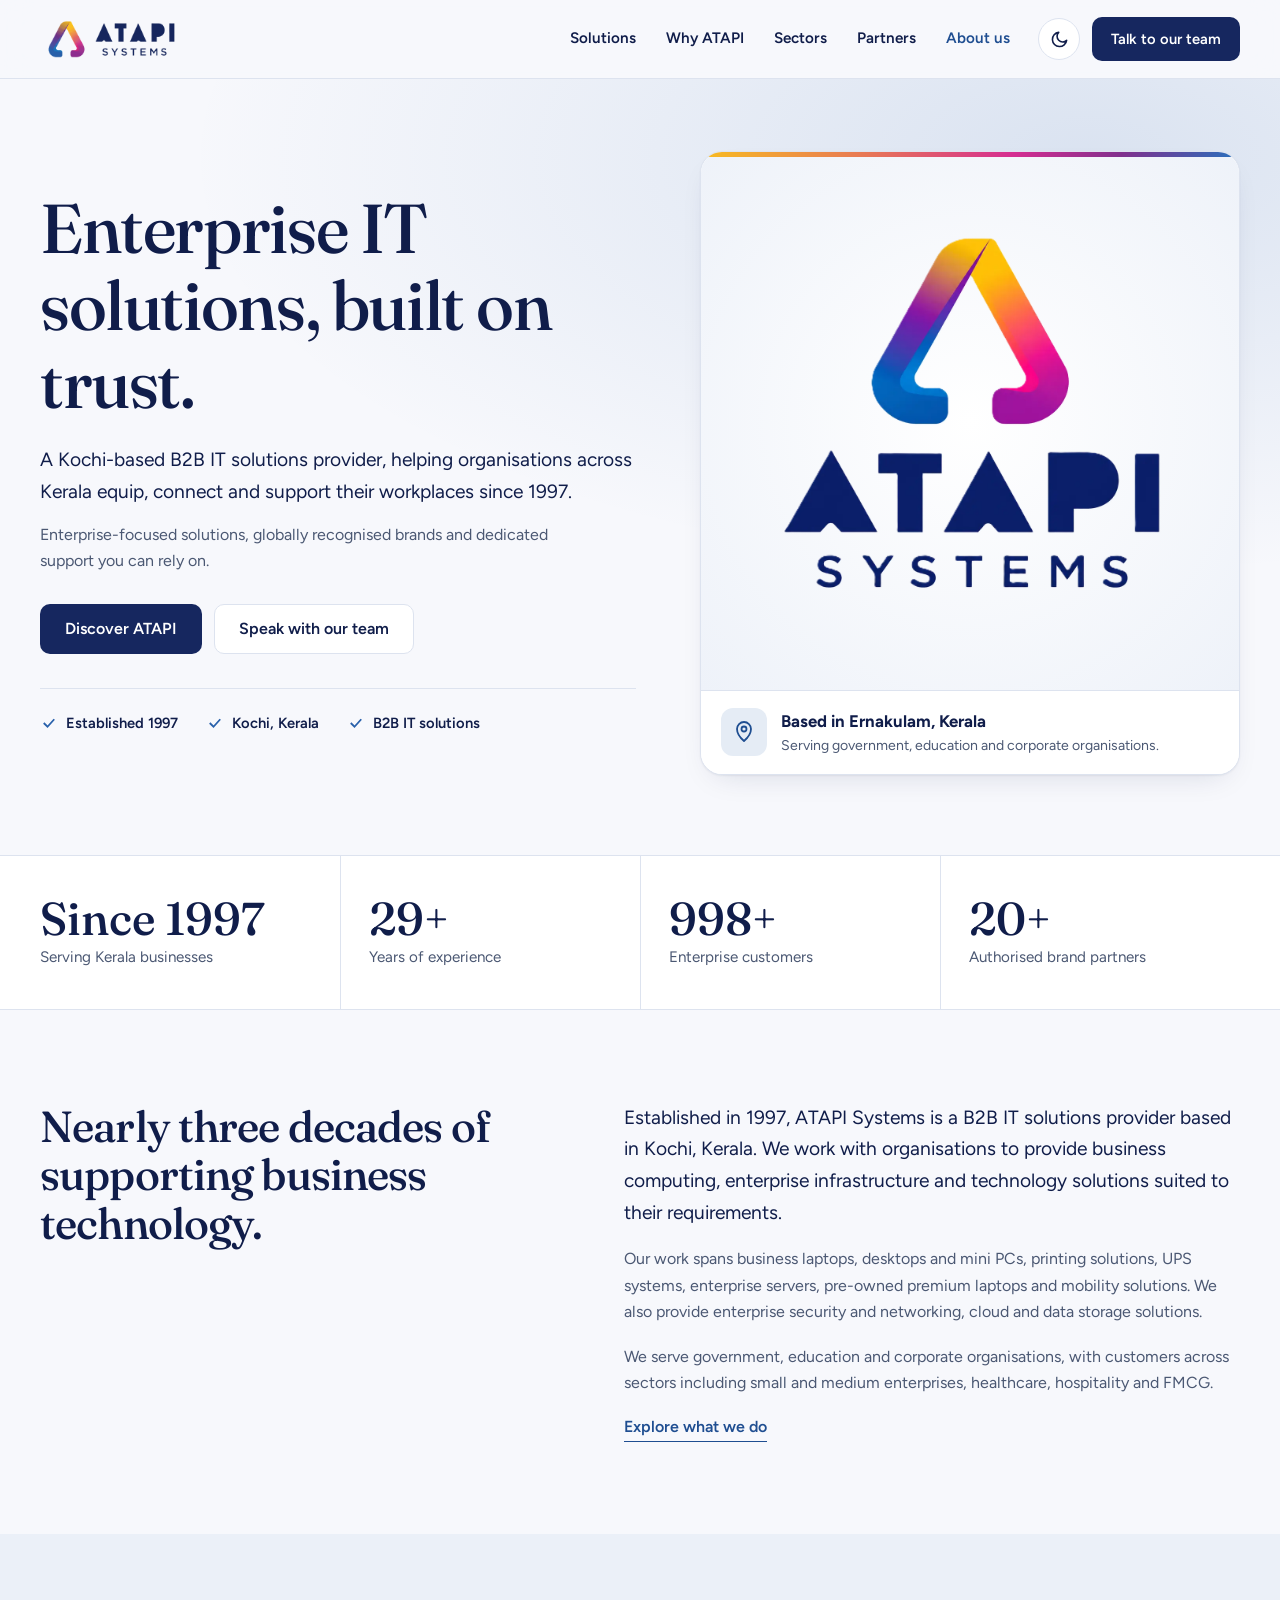
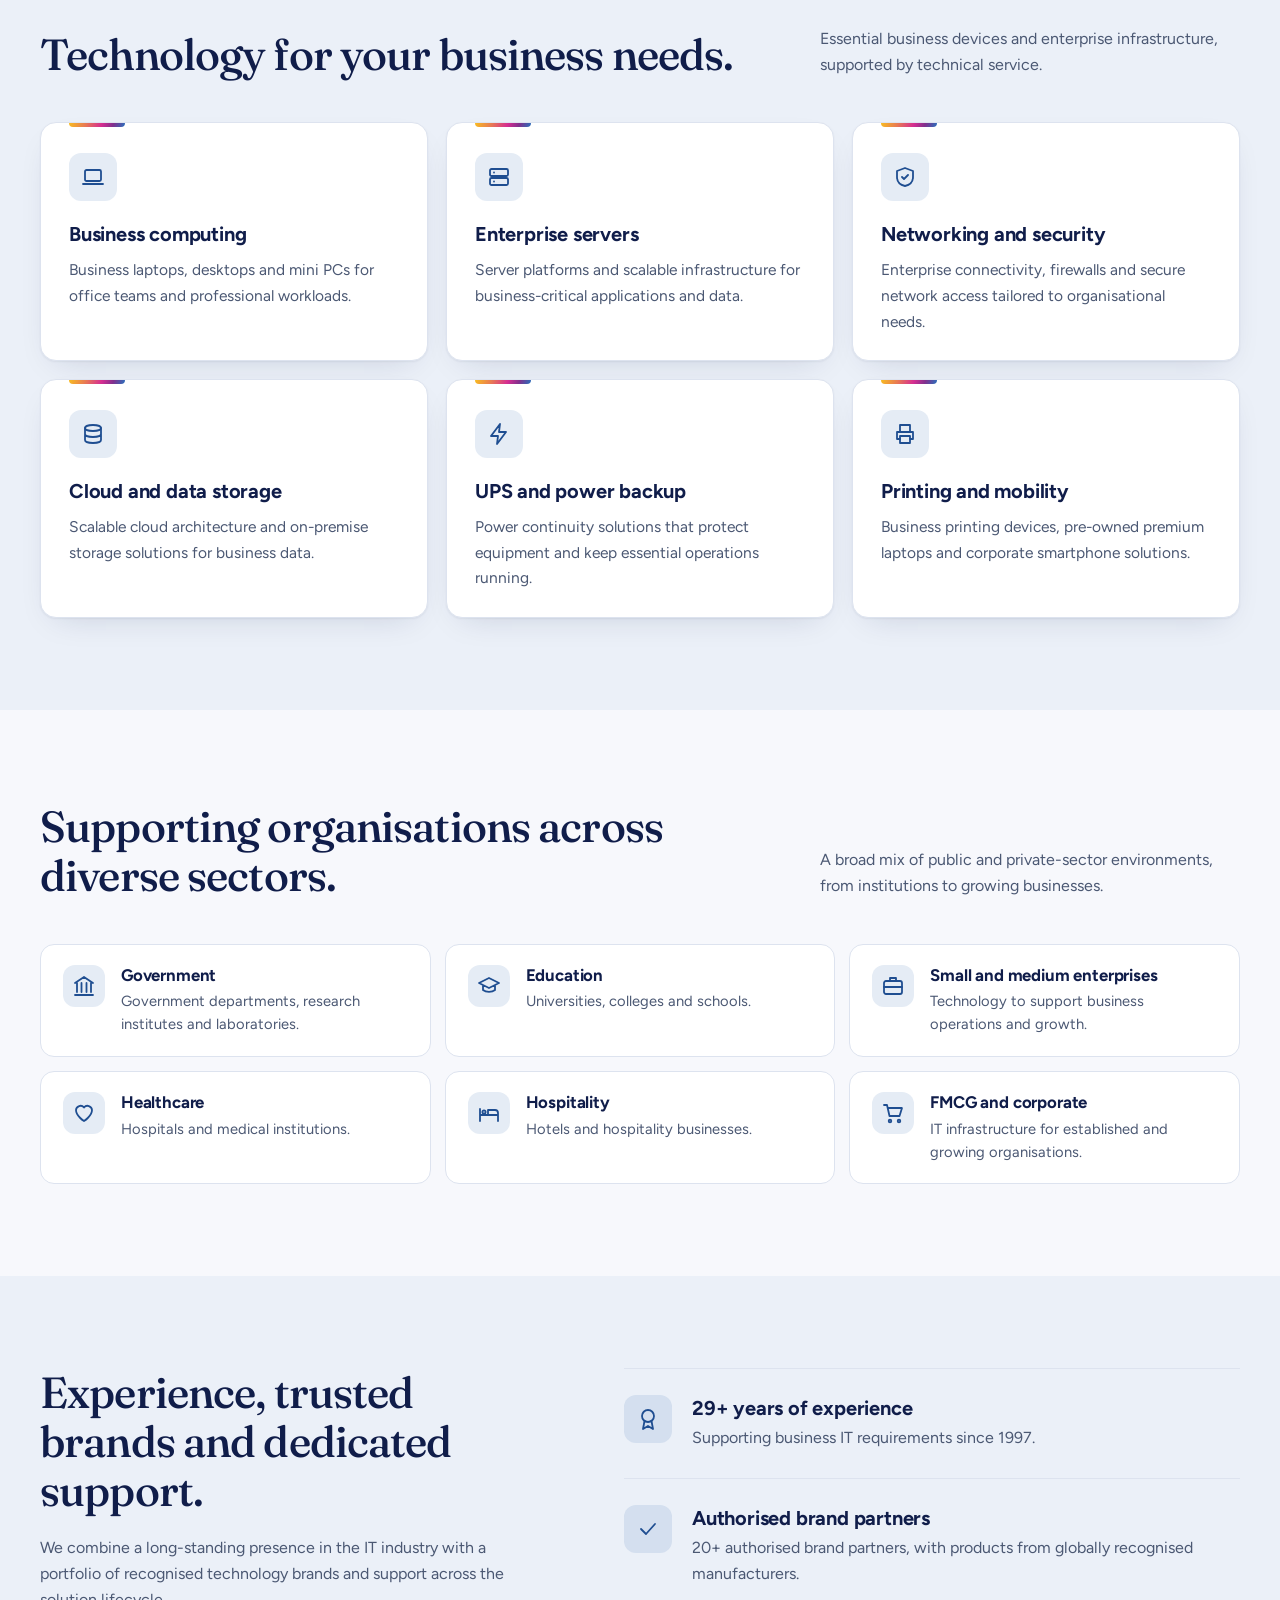
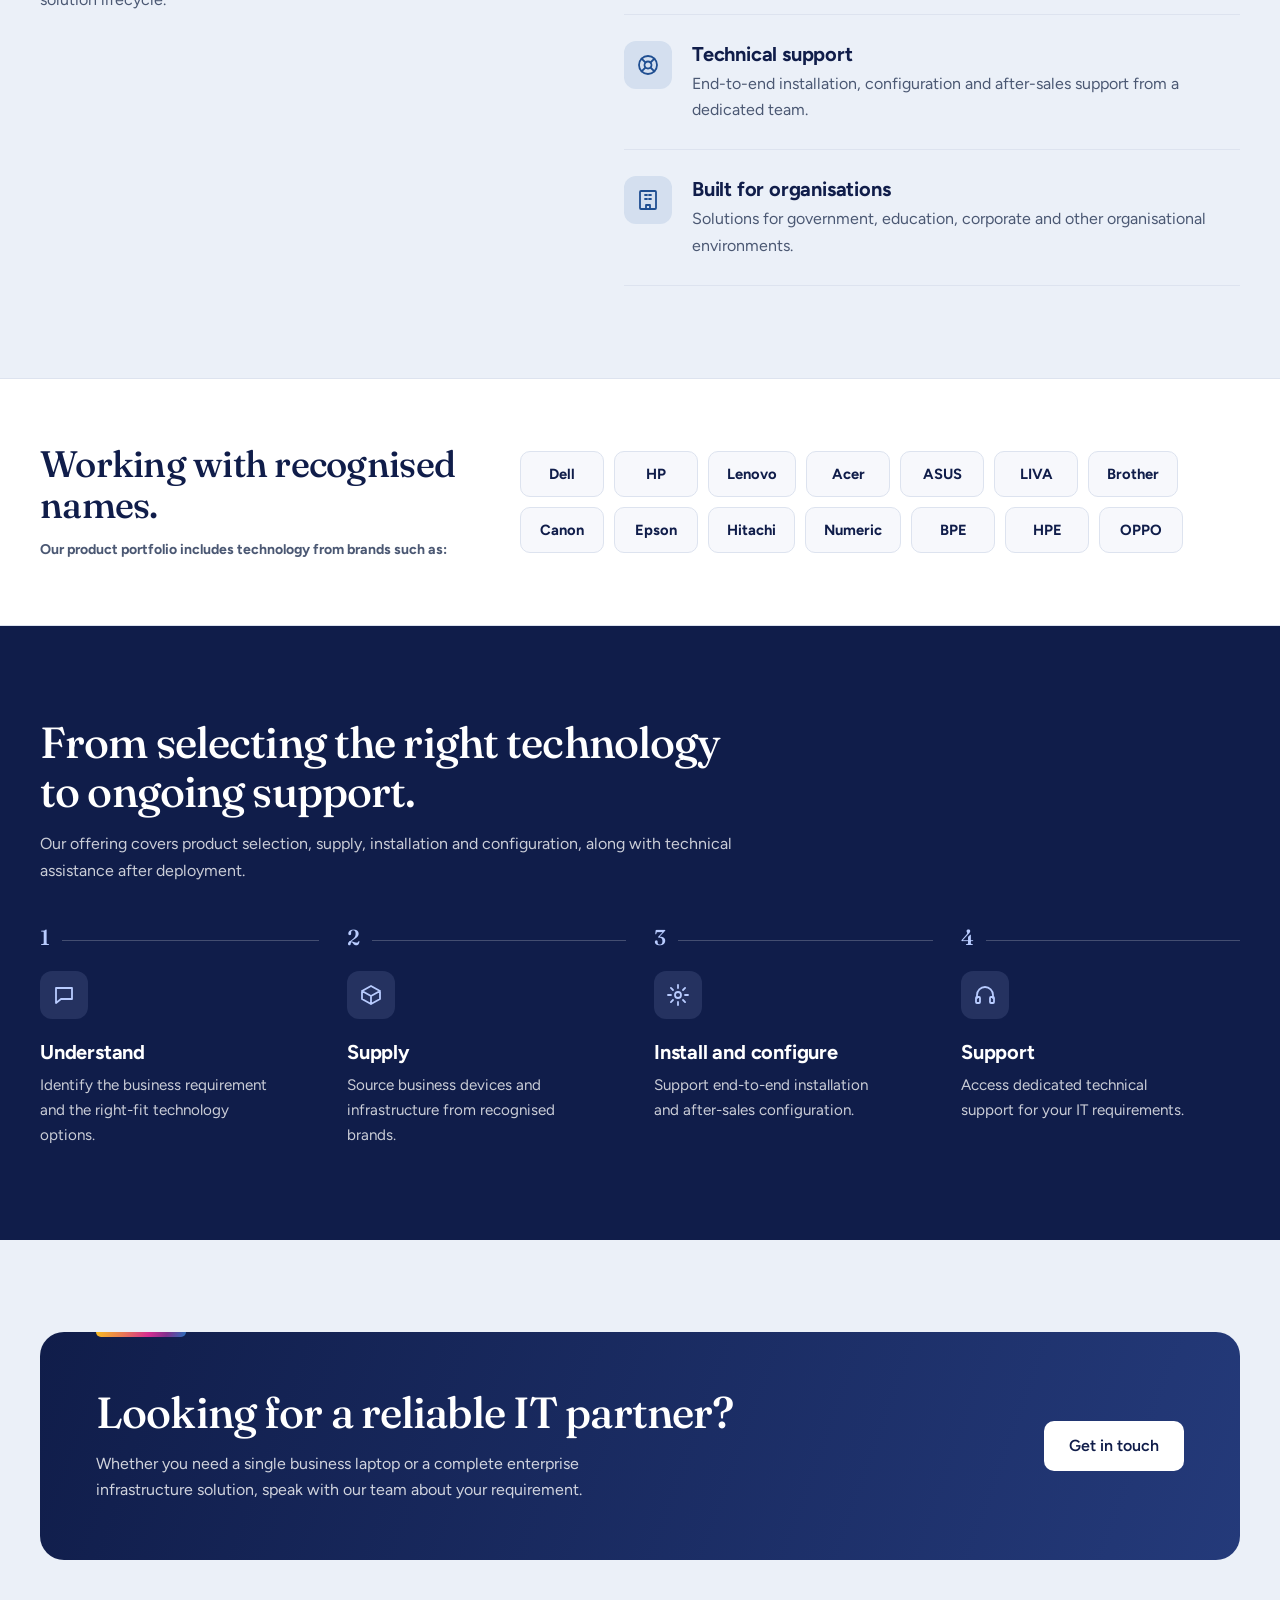
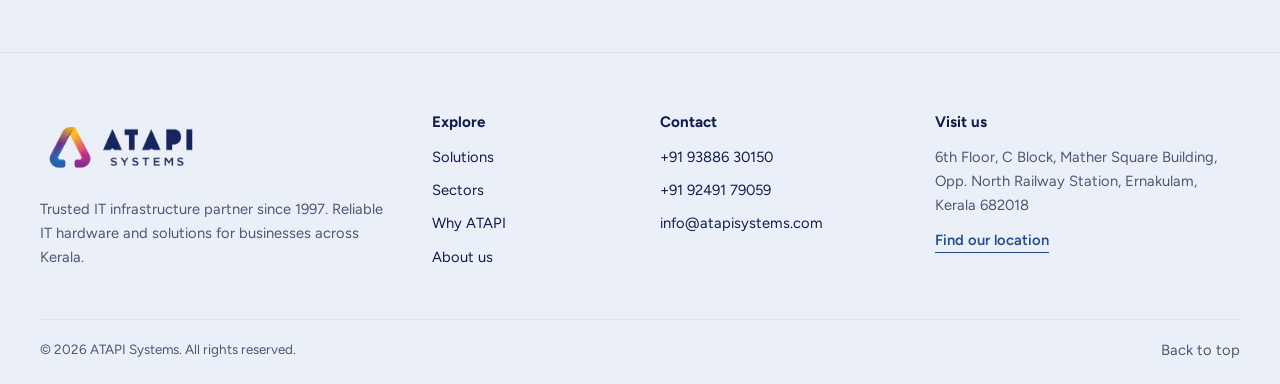
==== about.html @ 5ff2a343 "Add files via upload" ====
<!doctype html>
<html lang="en">
    <head>
        <meta charset="UTF-8" />
        <meta name="viewport" content="width=device-width, initial-scale=1" />
        <title>About ATAPI Systems | Business IT Solutions in Kochi Since 1997</title>
        <meta
            name="description"
            content="ATAPI Systems is a Kochi-based B2B IT solutions provider serving government, education and corporate organisations across Kerala since 1997."
        />
        <meta name="robots" content="index, follow" />
        <link rel="canonical" href="https://www.atapisystems.com/about.html" />
        <meta property="og:title" content="About ATAPI Systems | Business IT Solutions Since 1997" />
        <meta
            property="og:description"
            content="A Kochi-based B2B IT solutions provider supporting organisations across Kerala with hardware, infrastructure and technical support since 1997."
        />
        <meta property="og:image" content="https://www.atapisystems.com/atapilogo2.webp" />
        <meta property="og:type" content="website" />
        <meta property="og:url" content="https://www.atapisystems.com/about.html" />
        <meta name="twitter:card" content="summary_large_image" />
        <link rel="icon" href="logo1.png" type="image/png" />
        <link rel="preconnect" href="https://fonts.googleapis.com" />
        <link rel="preconnect" href="https://fonts.gstatic.com" crossorigin />
        <link
            href="https://fonts.googleapis.com/css2?family=Fraunces:opsz,wght@9..144,500;9..144,600&family=Figtree:wght@400;500;600;700&display=swap"
            rel="stylesheet"
        />
        <script>
            try {
                if (sessionStorage.getItem("theme") === "dark") document.documentElement.dataset.theme = "dark";
            } catch (e) {}
        </script>
        <link rel="stylesheet" href="atapiindex.css" />
        <link rel="stylesheet" href="about.css" />
    </head>
    <body class="about">
        <a class="skip" href="#main">Skip to content</a>
        <svg width="0" height="0" style="position: absolute" aria-hidden="true">
            <defs>
                <symbol id="i-laptop" viewBox="0 0 24 24">
                    <rect x="4" y="5" width="16" height="11" rx="1.5" />
                    <path d="M2 19h20" />
                </symbol>
                <symbol id="i-server" viewBox="0 0 24 24">
                    <rect x="3" y="4" width="18" height="7" rx="1.5" />
                    <rect x="3" y="13" width="18" height="7" rx="1.5" />
                    <path d="M7 7.5h.01M7 16.5h.01" />
                </symbol>
                <symbol id="i-net" viewBox="0 0 24 24">
                    <rect x="9" y="3" width="6" height="5" rx="1" />
                    <rect x="3" y="16" width="6" height="5" rx="1" />
                    <rect x="15" y="16" width="6" height="5" rx="1" />
                    <path d="M12 8v4M6 16v-4h12v4" />
                </symbol>
                <symbol id="i-shield" viewBox="0 0 24 24">
                    <path d="M12 3l8 3v6c0 5-3.5 8-8 9-4.5-1-8-4-8-9V6z" />
                    <path d="M9 12l2 2 4-4" />
                </symbol>
                <symbol id="i-bolt" viewBox="0 0 24 24"><path d="M13 2L4 14h7l-1 8 9-12h-7z" /></symbol>
                <symbol id="i-print" viewBox="0 0 24 24">
                    <path d="M7 9V3h10v6M7 17H4v-7h16v7h-3" />
                    <rect x="7" y="14" width="10" height="7" />
                </symbol>
                <symbol id="i-tab" viewBox="0 0 24 24">
                    <rect x="5" y="2" width="14" height="20" rx="2" />
                    <path d="M11 18h2" />
                </symbol>
                <symbol id="i-phone" viewBox="0 0 24 24">
                    <rect x="7" y="2" width="10" height="20" rx="2" />
                    <path d="M11 18h2" />
                </symbol>
                <symbol id="i-head" viewBox="0 0 24 24">
                    <path d="M4 15v-3a8 8 0 0116 0v3" />
                    <rect x="3" y="14" width="4" height="6" rx="1" />
                    <rect x="17" y="14" width="4" height="6" rx="1" />
                </symbol>
                <symbol id="i-cal" viewBox="0 0 24 24">
                    <rect x="3" y="5" width="18" height="16" rx="2" />
                    <path d="M3 10h18M8 3v4M16 3v4" />
                </symbol>
                <symbol id="i-award" viewBox="0 0 24 24">
                    <circle cx="12" cy="9" r="6" />
                    <path d="M8.5 14L7 22l5-3 5 3-1.5-8" />
                </symbol>
                <symbol id="i-support" viewBox="0 0 24 24">
                    <circle cx="12" cy="12" r="9" />
                    <circle cx="12" cy="12" r="3.5" />
                    <path d="M5.6 5.6l3.9 3.9M14.5 14.5l3.9 3.9M18.4 5.6l-3.9 3.9M9.5 14.5l-3.9 3.9" />
                </symbol>
                <symbol id="i-build" viewBox="0 0 24 24">
                    <rect x="4" y="3" width="16" height="18" rx="1" />
                    <path d="M9 7h2M13 7h2M9 11h2M13 11h2M10 21v-4h4v4" />
                </symbol>
                <symbol id="i-gov" viewBox="0 0 24 24">
                    <path d="M3 9l9-6 9 6M5 9v9M9.5 9v9M14.5 9v9M19 9v9M3 21h18" />
                </symbol>
                <symbol id="i-edu" viewBox="0 0 24 24">
                    <path d="M2 9l10-5 10 5-10 5zM6 11.5V16c3 2.5 9 2.5 12 0v-4.5" />
                </symbol>
                <symbol id="i-brief" viewBox="0 0 24 24">
                    <rect x="3" y="7" width="18" height="13" rx="2" />
                    <path d="M9 7V4h6v3M3 13h18" />
                </symbol>
                <symbol id="i-heart" viewBox="0 0 24 24">
                    <path d="M12 20s-8-5-8-11a4.5 4.5 0 018-2.5A4.5 4.5 0 0120 9c0 6-8 11-8 11z" />
                </symbol>
                <symbol id="i-hotel" viewBox="0 0 24 24">
                    <path d="M3 20V8M3 14h18v6M21 14v-2a3 3 0 00-3-3h-7v5" />
                    <circle cx="7" cy="11" r="1.6" />
                </symbol>
                <symbol id="i-cart" viewBox="0 0 24 24">
                    <path d="M3 4h3l2.5 11h10L21 7H7" />
                    <circle cx="9" cy="20" r="1.3" />
                    <circle cx="18" cy="20" r="1.3" />
                </symbol>
                <symbol id="i-pc" viewBox="0 0 24 24">
                    <rect x="3" y="4" width="18" height="12" rx="1.5" />
                    <path d="M8 21h8M12 16v5" />
                </symbol>
                <symbol id="i-mail" viewBox="0 0 24 24">
                    <rect x="3" y="5" width="18" height="14" rx="2" />
                    <path d="M3 7l9 6 9-6" />
                </symbol>
                <symbol id="i-call" viewBox="0 0 24 24">
                    <path
                        d="M5 4h4l2 5-2.5 1.5a11 11 0 005 5L15 13l5 2v4a2 2 0 01-2 2A16 16 0 013 6a2 2 0 012-2z"
                    />
                </symbol>
                <symbol id="i-pin" viewBox="0 0 24 24">
                    <path d="M12 21s7-6 7-12a7 7 0 10-14 0c0 6 7 12 7 12z" />
                    <circle cx="12" cy="9" r="2.5" />
                </symbol>
                <symbol id="i-check" viewBox="0 0 24 24"><path d="M5 12l5 5 9-10" /></symbol>
                <symbol id="i-db" viewBox="0 0 24 24">
                    <ellipse cx="12" cy="6" rx="8" ry="3" />
                    <path d="M4 6v6c0 1.7 3.6 3 8 3s8-1.3 8-3V6M4 12v6c0 1.7 3.6 3 8 3s8-1.3 8-3v-6" />
                </symbol>
                <symbol id="i-chat" viewBox="0 0 24 24"><path d="M4 5h16v11H9l-5 4z" /></symbol>
                <symbol id="i-box" viewBox="0 0 24 24">
                    <path d="M3 8l9-5 9 5v8l-9 5-9-5zM3 8l9 5 9-5M12 13v8" />
                </symbol>
                <symbol id="i-gear" viewBox="0 0 24 24">
                    <circle cx="12" cy="12" r="3" />
                    <path
                        d="M12 2v3M12 19v3M2 12h3M19 12h3M4.9 4.9L7 7M17 17l2.1 2.1M4.9 19.1L7 17M17 7l2.1-2.1"
                    />
                </symbol>
            </defs>
        </svg>

        <header>
            <div class="wrap bar">
                <a class="logo" href="index.html" aria-label="ATAPI Systems home"
                    ><img
                        src="atapilogo2.webp"
                        data-l="atapilogo2.webp"
                        data-d="atapilogo3.webp"
                        alt="ATAPI Systems"
                        width="222"
                        height="60"
                /></a>
                <nav id="nav" aria-label="Main">
                    <a href="index.html#solutions">Solutions</a><a href="index.html#why">Why ATAPI</a
                    ><a href="index.html#sectors">Sectors</a><a href="index.html#partners">Partners</a
                    ><a href="about.html" aria-current="page">About us</a>
                </nav>
                <div class="acts">
                    <button class="ic" id="theme" type="button" aria-label="Switch to dark mode">
                        <svg viewBox="0 0 24 24">
                            <path id="theme-p" d="M21 13A9 9 0 1111 3a7 7 0 0010 10z" />
                        </svg>
                    </button>
                    <a class="btn btn-p" href="index.html#contact">Talk to our team</a>
                    <button
                        class="ic menu"
                        id="menu"
                        type="button"
                        aria-label="Open navigation"
                        aria-expanded="false"
                        aria-controls="nav"
                    >
                        <svg viewBox="0 0 24 24"><path d="M4 7h16M4 12h16M4 17h16" /></svg>
                    </button>
                </div>
            </div>
        </header>

        <main id="main">
            <section class="hero" id="top">
                <div class="wrap hero-grid">
                    <div>
                        <h1>Enterprise IT solutions, built on trust.</h1>
                        <p class="lead">
                            A Kochi-based B2B IT solutions provider, helping organisations across Kerala
                            equip, connect and support their workplaces since 1997.
                        </p>
                        <p class="sub">
                            Enterprise-focused solutions, globally recognised brands and dedicated support you
                            can rely on.
                        </p>
                        <div class="cta">
                            <a class="btn btn-p" href="#story">Discover ATAPI</a>
                            <a class="btn btn-s" href="index.html#contact">Speak with our team</a>
                        </div>
                        <div class="trust">
                            <span
                                ><svg viewBox="0 0 24 24"><use href="#i-check" /></svg>Established 1997</span
                            >
                            <span
                                ><svg viewBox="0 0 24 24"><use href="#i-check" /></svg>Kochi, Kerala</span
                            >
                            <span
                                ><svg viewBox="0 0 24 24"><use href="#i-check" /></svg>B2B IT solutions</span
                            >
                        </div>
                    </div>
                    <div class="show">
                        <div class="stage">
                            <div class="stage-img">
                                <img
                                    src="atapi-stacked-logo.webp"
                                    alt="ATAPI Systems"
                                    width="640"
                                    height="512"
                                    fetchpriority="high"
                                />
                            </div>
                            <div class="cap">
                                <span class="ico" style="margin: 0; flex: 0 0 46px"
                                    ><svg viewBox="0 0 24 24"><use href="#i-pin" /></svg
                                ></span>
                                <span
                                    ><b>Based in Ernakulam, Kerala</b
                                    ><small
                                        >Serving government, education and corporate organisations.</small
                                    ></span
                                >
                            </div>
                        </div>
                    </div>
                </div>
            </section>

            <section class="proof" aria-label="ATAPI Systems at a glance">
                <div class="wrap stats">
                    <div class="stat"><b>Since 1997</b><span>Serving Kerala businesses</span></div>
                    <div class="stat"><b data-n="29">29+</b><span>Years of experience</span></div>
                    <div class="stat">
                        <b data-n="1000" data-c="1">1,000+</b><span>Enterprise customers</span>
                    </div>
                    <div class="stat"><b data-n="20">20+</b><span>Authorised brand partners</span></div>
                </div>
            </section>

            <section id="story">
                <div class="wrap story">
                    <h2>Nearly three decades of supporting business technology.</h2>
                    <div class="copy">
                        <p class="lead">
                            Established in 1997, ATAPI Systems is a B2B IT solutions provider based in Kochi,
                            Kerala. We work with organisations to provide business computing, enterprise
                            infrastructure and technology solutions suited to their requirements.
                        </p>
                        <p>
                            Our work spans business laptops, desktops and mini PCs, printing solutions, UPS
                            systems, enterprise servers, pre-owned premium laptops and mobility solutions. We
                            also provide enterprise security and networking, cloud and data storage solutions.
                        </p>
                        <p>
                            We serve government, education and corporate organisations, with customers across
                            sectors including small and medium enterprises, healthcare, hospitality and FMCG.
                        </p>
                        <a class="link" href="#what">Explore what we do</a>
                    </div>
                </div>
            </section>

            <section class="soft" id="what">
                <div class="wrap">
                    <div class="head">
                        <h2>Technology for your business needs.</h2>
                        <p>
                            Essential business devices and enterprise infrastructure, supported by technical
                            service.
                        </p>
                    </div>
                    <div class="grid">
                        <article class="card">
                            <div class="ico">
                                <svg viewBox="0 0 24 24"><use href="#i-laptop" /></svg>
                            </div>
                            <h3>Business computing</h3>
                            <p>
                                Business laptops, desktops and mini PCs for office teams and professional
                                workloads.
                            </p>
                        </article>
                        <article class="card">
                            <div class="ico">
                                <svg viewBox="0 0 24 24"><use href="#i-server" /></svg>
                            </div>
                            <h3>Enterprise servers</h3>
                            <p>
                                Server platforms and scalable infrastructure for business-critical
                                applications and data.
                            </p>
                        </article>
                        <article class="card">
                            <div class="ico">
                                <svg viewBox="0 0 24 24"><use href="#i-shield" /></svg>
                            </div>
                            <h3>Networking and security</h3>
                            <p>
                                Enterprise connectivity, firewalls and secure network access tailored to
                                organisational needs.
                            </p>
                        </article>
                        <article class="card">
                            <div class="ico">
                                <svg viewBox="0 0 24 24"><use href="#i-db" /></svg>
                            </div>
                            <h3>Cloud and data storage</h3>
                            <p>
                                Scalable cloud architecture and on-premise storage solutions for business
                                data.
                            </p>
                        </article>
                        <article class="card">
                            <div class="ico">
                                <svg viewBox="0 0 24 24"><use href="#i-bolt" /></svg>
                            </div>
                            <h3>UPS and power backup</h3>
                            <p>
                                Power continuity solutions that protect equipment and keep essential
                                operations running.
                            </p>
                        </article>
                        <article class="card">
                            <div class="ico">
                                <svg viewBox="0 0 24 24"><use href="#i-print" /></svg>
                            </div>
                            <h3>Printing and mobility</h3>
                            <p>
                                Business printing devices, pre-owned premium laptops and corporate smartphone
                                solutions.
                            </p>
                        </article>
                    </div>
                </div>
            </section>

            <section id="sectors">
                <div class="wrap">
                    <div class="head">
                        <h2>Supporting organisations across diverse sectors.</h2>
                        <p>
                            A broad mix of public and private-sector environments, from institutions to
                            growing businesses.
                        </p>
                    </div>
                    <div class="sectors">
                        <div class="sec">
                            <div class="ico">
                                <svg viewBox="0 0 24 24"><use href="#i-gov" /></svg>
                            </div>
                            <div>
                                <h3>Government</h3>
                                <p>Government departments, research institutes and laboratories.</p>
                            </div>
                        </div>
                        <div class="sec">
                            <div class="ico">
                                <svg viewBox="0 0 24 24"><use href="#i-edu" /></svg>
                            </div>
                            <div>
                                <h3>Education</h3>
                                <p>Universities, colleges and schools.</p>
                            </div>
                        </div>
                        <div class="sec">
                            <div class="ico">
                                <svg viewBox="0 0 24 24"><use href="#i-brief" /></svg>
                            </div>
                            <div>
                                <h3>Small and medium enterprises</h3>
                                <p>Technology to support business operations and growth.</p>
                            </div>
                        </div>
                        <div class="sec">
                            <div class="ico">
                                <svg viewBox="0 0 24 24"><use href="#i-heart" /></svg>
                            </div>
                            <div>
                                <h3>Healthcare</h3>
                                <p>Hospitals and medical institutions.</p>
                            </div>
                        </div>
                        <div class="sec">
                            <div class="ico">
                                <svg viewBox="0 0 24 24"><use href="#i-hotel" /></svg>
                            </div>
                            <div>
                                <h3>Hospitality</h3>
                                <p>Hotels and hospitality businesses.</p>
                            </div>
                        </div>
                        <div class="sec">
                            <div class="ico">
                                <svg viewBox="0 0 24 24"><use href="#i-cart" /></svg>
                            </div>
                            <div>
                                <h3>FMCG and corporate</h3>
                                <p>IT infrastructure for established and growing organisations.</p>
                            </div>
                        </div>
                    </div>
                </div>
            </section>

            <section class="why" id="why">
                <div class="wrap why-grid">
                    <div>
                        <h2>Experience, trusted brands and dedicated support.</h2>
                        <p class="t">
                            We combine a long-standing presence in the IT industry with a portfolio of
                            recognised technology brands and support across the solution lifecycle.
                        </p>
                    </div>
                    <div class="list">
                        <div class="row">
                            <div class="ico">
                                <svg viewBox="0 0 24 24"><use href="#i-award" /></svg>
                            </div>
                            <div>
                                <h3>29+ years of experience</h3>
                                <p>Supporting business IT requirements since 1997.</p>
                            </div>
                        </div>
                        <div class="row">
                            <div class="ico">
                                <svg viewBox="0 0 24 24"><use href="#i-check" /></svg>
                            </div>
                            <div>
                                <h3>Authorised brand partners</h3>
                                <p>
                                    20+ authorised brand partners, with products from globally recognised
                                    manufacturers.
                                </p>
                            </div>
                        </div>
                        <div class="row">
                            <div class="ico">
                                <svg viewBox="0 0 24 24"><use href="#i-support" /></svg>
                            </div>
                            <div>
                                <h3>Technical support</h3>
                                <p>
                                    End-to-end installation, configuration and after-sales support from a
                                    dedicated team.
                                </p>
                            </div>
                        </div>
                        <div class="row">
                            <div class="ico">
                                <svg viewBox="0 0 24 24"><use href="#i-build" /></svg>
                            </div>
                            <div>
                                <h3>Built for organisations</h3>
                                <p>
                                    Solutions for government, education, corporate and other organisational
                                    environments.
                                </p>
                            </div>
                        </div>
                    </div>
                </div>
            </section>

            <section class="brands" id="brands">
                <div class="wrap brands-grid">
                    <div>
                        <h2>Working with recognised names.</h2>
                        <p>Our product portfolio includes technology from brands such as:</p>
                    </div>
                    <ul class="chips" aria-label="Selected technology brands">
                        <li>Dell</li>
                        <li>HP</li>
                        <li>Lenovo</li>
                        <li>Acer</li>
                        <li>ASUS</li>
                        <li>LIVA</li>
                        <li>Brother</li>
                        <li>Canon</li>
                        <li>Epson</li>
                        <li>Hitachi</li>
                        <li>Numeric</li>
                        <li>BPE</li>
                        <li>HPE</li>
                        <li>OPPO</li>
                    </ul>
                </div>
            </section>

            <section class="band" id="approach">
                <div class="wrap">
                    <div class="band-head">
                        <h2>From selecting the right technology to ongoing support.</h2>
                        <p>
                            Our offering covers product selection, supply, installation and configuration,
                            along with technical assistance after deployment.
                        </p>
                    </div>
                    <ol class="steps">
                        <li>
                            <span class="n">1</span>
                            <div class="ico">
                                <svg viewBox="0 0 24 24"><use href="#i-chat" /></svg>
                            </div>
                            <h3>Understand</h3>
                            <p>Identify the business requirement and the right-fit technology options.</p>
                        </li>
                        <li>
                            <span class="n">2</span>
                            <div class="ico">
                                <svg viewBox="0 0 24 24"><use href="#i-box" /></svg>
                            </div>
                            <h3>Supply</h3>
                            <p>Source business devices and infrastructure from recognised brands.</p>
                        </li>
                        <li>
                            <span class="n">3</span>
                            <div class="ico">
                                <svg viewBox="0 0 24 24"><use href="#i-gear" /></svg>
                            </div>
                            <h3>Install and configure</h3>
                            <p>Support end-to-end installation and after-sales configuration.</p>
                        </li>
                        <li>
                            <span class="n">4</span>
                            <div class="ico">
                                <svg viewBox="0 0 24 24"><use href="#i-head" /></svg>
                            </div>
                            <h3>Support</h3>
                            <p>Access dedicated technical support for your IT requirements.</p>
                        </li>
                    </ol>
                </div>
            </section>

            <section class="contact" style="padding-top: 92px">
                <div class="wrap panel cta-panel">
                    <div>
                        <h2>Looking for a reliable IT partner?</h2>
                        <p>
                            Whether you need a single business laptop or a complete enterprise infrastructure
                            solution, speak with our team about your requirement.
                        </p>
                    </div>
                    <a class="btn btn-w" href="index.html#contact">Get in touch</a>
                </div>
            </section>
        </main>

        <footer>
            <div class="wrap fg">
                <div>
                    <a class="logo" href="index.html" aria-label="ATAPI Systems home"
                        ><img
                            src="atapilogo2.webp"
                            data-l="atapilogo2.webp"
                            data-d="atapilogo3.webp"
                            alt="ATAPI Systems"
                            width="252"
                            height="68"
                            style="margin-bottom: 16px"
                    /></a>
                    <p>
                        Trusted IT infrastructure partner since 1997. Reliable IT hardware and solutions for
                        businesses across Kerala.
                    </p>
                </div>
                <div>
                    <h2>Explore</h2>
                    <a href="index.html#solutions">Solutions</a><a href="index.html#sectors">Sectors</a
                    ><a href="index.html#why">Why ATAPI</a><a href="about.html">About us</a>
                </div>
                <div>
                    <h2>Contact</h2>
                    <a href="tel:+919388630150">+91 93886 30150</a
                    ><a href="tel:+919249179059">+91 92491 79059</a
                    ><a href="mailto:info@atapisystems.com">info@atapisystems.com</a>
                </div>
                <div>
                    <h2>Visit us</h2>
                    <p>
                        6th Floor, C Block, Mather Square Building, Opp. North Railway Station, Ernakulam,
                        Kerala 682018
                    </p>
                    <a
                        class="link"
                        style="display: inline-block; width: fit-content"
                        target="_blank"
                        rel="noopener noreferrer"
                        href="https://www.google.com/maps/search/?api=1&query=Mather+Square+Building+Ernakulam"
                        >Find our location</a
                    >
                </div>
            </div>
            <div class="wrap fb">
                <span>© <span id="yr">2026</span> ATAPI Systems. All rights reserved.</span
                ><a href="#top" style="margin: 0">Back to top</a>
            </div>
        </footer>

        <script src="site.js" defer></script>
    </body>
</html>
---- atapiindex.css ----
:root {
    --bg: #f7f8fc;
    --soft: #ebf0f8;
    --card: #fff;
    --ink: #101d4a;
    --mute: #4b5873;
    --line: #dde3ef;
    --brand: #16275f;
    --blue: #2961ab;
    --blue-ink: #1f4e91;
    --on-brand: #fff;
    --grad: linear-gradient(110deg, #f8bc21, #e87954 30%, #d52d91 58%, #81308d 78%, #2871bd);
    --sh: 0 1px 2px rgba(16, 29, 74, 0.06), 0 12px 32px -16px rgba(16, 29, 74, 0.18);
}
[data-theme="dark"] {
    --bg: #0b1020;
    --soft: #111a31;
    --card: #141e38;
    --ink: #f3f5fc;
    --mute: #a9b3ce;
    --line: #27355a;
    --brand: #5d7ce0;
    --blue: #8daaff;
    --blue-ink: #a9bfff;
    --on-brand: #0b1020;
    --sh: 0 12px 32px -16px #000;
}
* {
    box-sizing: border-box;
    margin: 0;
    padding: 0;
}
html {
    scroll-behavior: smooth;
    scroll-padding-top: 84px;
}
body {
    font:
        400 1rem/1.65 Figtree,
        system-ui,
        sans-serif;
    background: var(--bg);
    color: var(--ink);
    -webkit-font-smoothing: antialiased;
}
img {
    max-width: 100%;
    display: block;
}
a {
    color: inherit;
    text-decoration: none;
}
h1,
h2,
h3 {
    font-family: Fraunces, Georgia, serif;
    font-weight: 500;
    line-height: 1.12;
    letter-spacing: -0.02em;
}
h1 {
    font-size: clamp(2.5rem, 5.4vw, 4.4rem);
}
h2 {
    font-size: clamp(1.9rem, 3.4vw, 2.8rem);
}
h3 {
    font-size: 1.25rem;
    font-family: Figtree, sans-serif;
    font-weight: 700;
    letter-spacing: -0.01em;
    line-height: 1.3;
}
p {
    color: var(--mute);
}
.wrap {
    width: min(1200px, 100% - 40px);
    margin-inline: auto;
}
section {
    padding: 92px 0;
}
:focus-visible {
    outline: 3px solid var(--blue);
    outline-offset: 3px;
    border-radius: 6px;
}
.skip {
    position: fixed;
    left: 12px;
    top: -60px;
    background: var(--brand);
    color: var(--on-brand);
    padding: 10px 14px;
    border-radius: 8px;
    z-index: 99;
}
.skip:focus {
    top: 12px;
}
.btn {
    display: inline-flex;
    align-items: center;
    justify-content: center;
    gap: 10px;
    min-height: 50px;
    padding: 0 24px;
    border-radius: 10px;
    font-weight: 600;
    border: 1.5px solid transparent;
    cursor: pointer;
    font-size: 1rem;
    font-family: inherit;
    transition:
        transform 0.2s,
        background 0.2s,
        border-color 0.2s;
}
.btn:hover {
    transform: translateY(-2px);
}
.btn-p {
    background: var(--brand);
    color: var(--on-brand);
}
.btn-p:hover {
    background: var(--blue-ink);
}
.btn-s {
    background: var(--card);
    border-color: var(--line);
    color: var(--ink);
}
.btn-s:hover {
    border-color: var(--blue);
}
.link {
    color: var(--blue-ink);
    font-weight: 600;
    border-bottom: 1.5px solid currentColor;
}
/* header */
header {
    position: sticky;
    top: 0;
    z-index: 50;
    background: color-mix(in srgb, var(--bg) 90%, transparent);
    backdrop-filter: blur(16px);
    border-bottom: 1px solid var(--line);
}
.bar {
    display: flex;
    align-items: center;
    gap: 28px;
    min-height: 78px;
}
.logo img {
    height: 60px;
    width: auto;
}
footer .logo img {
    height: 68px;
}
#nav {
    display: flex;
    gap: 30px;
    margin-left: auto;
}
#nav a {
    font-weight: 600;
    font-size: 0.95rem;
    color: var(--ink);
}
#nav a:hover {
    color: var(--blue-ink);
}
.acts {
    display: flex;
    gap: 12px;
    align-items: center;
}
.ic {
    width: 42px;
    height: 42px;
    border-radius: 50%;
    border: 1px solid var(--line);
    background: var(--card);
    color: var(--ink);
    cursor: pointer;
    display: grid;
    place-items: center;
}
.ic svg {
    width: 19px;
    height: 19px;
    fill: none;
    stroke: currentColor;
    stroke-width: 2;
    stroke-linecap: round;
    stroke-linejoin: round;
}
.menu {
    display: none;
}
.acts .btn {
    min-height: 44px;
    padding: 0 18px;
    font-size: 0.92rem;
}
/* hero */
.hero {
    padding: 72px 0 80px;
    background:
        radial-gradient(
            900px 420px at 85% 10%,
            color-mix(in srgb, var(--blue) 14%, transparent),
            transparent
        ),
        var(--bg);
}
.hero-grid {
    display: grid;
    grid-template-columns: 1.05fr 0.95fr;
    gap: 64px;
    align-items: center;
}
.hero h1 {
    margin-bottom: 22px;
}
.lead {
    font-size: 1.2rem;
    color: var(--ink);
    max-width: 36em;
    margin-bottom: 14px;
}
.hero p.sub {
    max-width: 34em;
}
.cta {
    display: flex;
    flex-wrap: wrap;
    gap: 12px;
    margin: 30px 0 34px;
}
.trust {
    display: flex;
    flex-wrap: wrap;
    gap: 10px 28px;
    padding-top: 22px;
    border-top: 1px solid var(--line);
    font-size: 0.92rem;
    font-weight: 600;
}
.trust span {
    display: flex;
    gap: 8px;
    align-items: center;
}
.trust svg {
    width: 18px;
    height: 18px;
    stroke: var(--blue);
    fill: none;
    stroke-width: 2.4;
}
.show {
    position: relative;
}
.stage {
    border-radius: 22px;
    background: #fff;
    border: 1px solid var(--line);
    box-shadow: var(--sh);
    overflow: hidden;
    position: relative;
}
.stage::before {
    content: "";
    position: absolute;
    inset: 0 0 auto;
    height: 5px;
    background: var(--grad);
    z-index: 2;
}
.stage-img {
    aspect-ratio: 4/3.2;
    display: grid;
    place-items: center;
    padding: 22px;
    background: radial-gradient(circle, #fff, #eef2f9);
}
.stage-img img {
    width: 100%;
    height: 100%;
    object-fit: contain;
    transition: opacity 0.4s;
}
.stage-img img.fade {
    opacity: 0;
}
.cap {
    display: flex;
    gap: 14px;
    align-items: center;
    padding: 16px 20px;
    background: var(--card);
    border-top: 1px solid var(--line);
    min-height: 84px;
}
.cap b {
    display: block;
    color: var(--ink);
    font-size: 1.05rem;
}
.cap small {
    color: var(--mute);
    font-size: 0.88rem;
    line-height: 1.45;
    display: block;
}
.dots {
    display: flex;
    gap: 8px;
    margin-top: 16px;
    justify-content: center;
}
.dots button {
    width: 34px;
    height: 6px;
    border-radius: 3px;
    border: 0;
    background: var(--line);
    cursor: pointer;
    padding: 0;
}
.dots button[aria-current="true"] {
    background: var(--blue);
}
/* proof */
.proof {
    padding: 0;
    background: var(--card);
    border-block: 1px solid var(--line);
}
.stats {
    display: grid;
    grid-template-columns: repeat(4, 1fr);
}
.stat {
    padding: 38px 28px;
    border-left: 1px solid var(--line);
}
.stat:first-child {
    border: 0;
    padding-left: 0;
}
.stat b {
    display: block;
    font:
        500 clamp(2rem, 3.6vw, 3rem)/1.1 Fraunces,
        serif;
    color: var(--ink);
}
.stat span {
    color: var(--mute);
    font-size: 0.95rem;
}
/* solutions */
.head {
    display: flex;
    justify-content: space-between;
    align-items: end;
    gap: 40px;
    margin-bottom: 44px;
}
.head p {
    max-width: 420px;
}
.head.c {
    display: block;
    text-align: center;
    max-width: 680px;
    margin-inline: auto;
}
.head.c p {
    margin: 14px auto 0;
}
.grid {
    display: grid;
    grid-template-columns: repeat(3, 1fr);
    gap: 18px;
}
.card {
    position: relative;
    background: var(--card);
    border: 1px solid var(--line);
    border-radius: 16px;
    padding: 30px 28px 26px;
    box-shadow: var(--sh);
    display: flex;
    flex-direction: column;
    transition:
        transform 0.25s,
        border-color 0.25s;
}
.card::before {
    content: "";
    position: absolute;
    left: 28px;
    top: 0;
    width: 56px;
    height: 4px;
    border-radius: 0 0 4px 4px;
    background: var(--grad);
}
.card:hover {
    transform: translateY(-4px);
    border-color: var(--blue);
}
.ico {
    width: 48px;
    height: 48px;
    border-radius: 12px;
    background: color-mix(in srgb, var(--blue) 12%, transparent);
    display: grid;
    place-items: center;
    margin-bottom: 20px;
}
.ico svg {
    width: 24px;
    height: 24px;
    stroke: var(--blue-ink);
    fill: none;
    stroke-width: 1.8;
    stroke-linecap: round;
    stroke-linejoin: round;
}
.card h3 {
    margin-bottom: 10px;
}
.card p {
    font-size: 0.97rem;
}
.brands {
    margin-top: auto;
    padding-top: 18px;
    font-weight: 700;
    font-size: 0.88rem;
    color: var(--ink);
}
.more {
    margin-top: 18px;
    display: grid;
    grid-template-columns: repeat(4, 1fr);
    gap: 14px;
}
.mini {
    position: relative;
    display: flex;
    gap: 14px;
    align-items: flex-start;
    overflow: hidden;
    background: var(--card);
    border: 1px solid var(--line);
    border-radius: 14px;
    padding: 22px 18px 18px;
    box-shadow: var(--sh);
}
.mini::before {
    content: "";
    position: absolute;
    top: 0;
    left: 18px;
    width: 44px;
    height: 4px;
    border-radius: 0 0 4px 4px;
    background: var(--grad);
}
.mini .ico {
    margin: 0;
    flex: 0 0 40px;
    width: 40px;
    height: 40px;
}
.mini h3 {
    font-size: 1rem;
    margin-bottom: 3px;
}
.mini p {
    font-size: 0.88rem;
    line-height: 1.5;
}
.mini small {
    display: block;
    margin-top: 6px;
    font-weight: 700;
    color: var(--ink);
    font-size: 0.8rem;
}
.foot {
    display: flex;
    justify-content: center;
    gap: 14px;
    flex-wrap: wrap;
    margin-top: 36px;
}
/* why */
.why {
    background: var(--soft);
}
.why-grid {
    display: grid;
    grid-template-columns: 0.9fr 1.1fr;
    gap: 80px;
    align-items: start;
}
.why-grid > div:first-child {
    position: sticky;
    top: 120px;
}
.why h2 {
    margin-bottom: 20px;
}
.why p.t {
    margin-bottom: 24px;
}
.list {
    border-top: 1px solid var(--line);
}
.row {
    display: flex;
    gap: 20px;
    padding: 26px 0;
    border-bottom: 1px solid var(--line);
}
.row .ico {
    flex: 0 0 48px;
    margin: 0;
}
.row h3 {
    margin-bottom: 4px;
}
/* sectors + partners */
.sectors {
    display: grid;
    grid-template-columns: repeat(3, 1fr);
    gap: 14px;
}
.sec {
    display: flex;
    gap: 16px;
    align-items: center;
    background: var(--card);
    border: 1px solid var(--line);
    border-radius: 14px;
    padding: 20px 22px;
    font-weight: 600;
}
.sec .ico {
    margin: 0;
    width: 42px;
    height: 42px;
    flex: 0 0 42px;
}
.partners {
    background: var(--soft);
}
.logos {
    display: grid;
    grid-template-columns: repeat(7, 1fr);
    gap: 12px;
}
.logos div {
    background: #fff;
    border: 1px solid #e1e6ef;
    border-radius: 12px;
    height: 84px;
    display: grid;
    place-items: center;
    padding: 14px;
}
.logos img {
    max-height: 40px;
    width: auto;
    object-fit: contain;
}
/* contact */
.contact {
    padding: 0 0 92px;
    background: var(--soft);
}
.panel {
    display: grid;
    grid-template-columns: 1fr 1fr;
    gap: 56px;
    background: linear-gradient(110deg, #101d4a, #243a7a);
    color: #fff;
    border-radius: 24px;
    padding: 56px;
    position: relative;
    overflow: hidden;
}
.panel::before {
    content: "";
    position: absolute;
    left: 56px;
    top: 0;
    width: 90px;
    height: 5px;
    background: var(--grad);
    border-radius: 0 0 5px 5px;
}
.panel h2 {
    color: #fff;
    margin-bottom: 16px;
}
.panel p {
    color: rgba(255, 255, 255, 0.8);
}
.ways {
    display: grid;
    gap: 12px;
    margin-top: 28px;
}
.ways a {
    display: flex;
    gap: 12px;
    align-items: center;
    font-weight: 600;
    color: #fff;
}
.ways svg {
    width: 20px;
    height: 20px;
    stroke: #b9ccff;
    fill: none;
    stroke-width: 2;
    flex: 0 0 20px;
}
form {
    display: grid;
    gap: 14px;
    background: rgba(255, 255, 255, 0.08);
    border: 1px solid rgba(255, 255, 255, 0.18);
    border-radius: 16px;
    padding: 26px;
}
label {
    font-size: 0.88rem;
    font-weight: 600;
    display: grid;
    gap: 6px;
    color: #fff;
}
input,
select,
textarea {
    font: inherit;
    padding: 12px 14px;
    border-radius: 10px;
    border: 1px solid transparent;
    background: #fff;
    color: #101d4a;
    width: 100%;
}
textarea {
    min-height: 96px;
    resize: vertical;
}
form .btn {
    background: #fff;
    color: #101d4a;
}
.note {
    font-size: 0.82rem;
    color: rgba(255, 255, 255, 0.75);
}
/* footer */
footer {
    background: var(--soft);
    border-top: 1px solid var(--line);
    padding: 60px 0 22px;
}
.fg {
    display: grid;
    grid-template-columns: 1.5fr 0.8fr 1fr 1.3fr;
    gap: 40px;
    padding-bottom: 40px;
}
footer h2 {
    font:
        700 0.95rem Figtree,
        sans-serif;
    color: var(--ink);
    margin-bottom: 14px;
    letter-spacing: 0;
}
footer a,
footer p {
    display: block;
    font-size: 0.92rem;
    margin-bottom: 9px;
}
footer a:hover {
    color: var(--blue-ink);
}
.fb {
    display: flex;
    justify-content: space-between;
    gap: 16px;
    border-top: 1px solid var(--line);
    padding-top: 18px;
    font-size: 0.84rem;
    color: var(--mute);
}
@media (max-width: 1000px) {
    .hero-grid,
    .why-grid,
    .panel {
        grid-template-columns: 1fr;
        gap: 40px;
    }
    .why-grid > div:first-child {
        position: static;
    }
    .grid,
    .sectors {
        grid-template-columns: 1fr 1fr;
    }
    .more {
        grid-template-columns: 1fr 1fr;
    }
    .logos {
        grid-template-columns: repeat(4, 1fr);
    }
    .fg {
        grid-template-columns: 1fr 1fr;
    }
    .head {
        display: block;
    }
    .head p {
        margin-top: 12px;
    }
}
@media (max-width: 1080px) {
    .menu {
        display: grid;
    }
    #nav {
        display: none;
        position: absolute;
        top: 100%;
        left: 20px;
        right: 20px;
        flex-direction: column;
        gap: 0;
        background: var(--card);
        border: 1px solid var(--line);
        border-radius: 14px;
        padding: 8px;
        box-shadow: var(--sh);
    }
    #nav.open {
        display: flex;
    }
    #nav a {
        padding: 14px;
    }
    .acts .btn {
        display: none;
    }
    .acts {
        margin-left: auto;
    }
}
@media (max-width: 640px) {
    section {
        padding: 64px 0;
    }
    .grid,
    .sectors,
    .more {
        grid-template-columns: 1fr;
    }
    .stats {
        grid-template-columns: 1fr 1fr;
    }
    .stat:nth-child(3) {
        border-left: 0;
        padding-left: 0;
    }
    .stat {
        padding: 26px 16px;
    }
    .logos {
        grid-template-columns: repeat(3, 1fr);
    }
    .panel {
        padding: 36px 24px;
    }
    .panel::before {
        left: 24px;
    }
    .cta .btn {
        width: 100%;
    }
    .fg {
        grid-template-columns: 1fr;
    }
    .fb {
        flex-direction: column;
    }
}
@media (prefers-reduced-motion: reduce) {
    * {
        transition: none !important;
        scroll-behavior: auto !important;
    }
}

@media (max-width: 520px) {
    .logo img {
        height: 50px;
    }

    footer .logo img {
        height: 58px;
    }
}

/* ==========================================================================
   Responsive refinements
   Foldable cover screens, tablets, small laptops, large monitors, landscape
   phones, touch devices and text safety.
   ========================================================================== */

html {
    -webkit-text-size-adjust: 100%;
    text-size-adjust: 100%;
}

:root {
    color-scheme: light;
}

[data-theme="dark"] {
    color-scheme: dark;
}

/* Long words, emails and addresses never force sideways scrolling */
h1,
h2,
h3,
p,
a {
    overflow-wrap: break-word;
}

.ways a,
footer a {
    overflow-wrap: anywhere;
}

/* Tablets in portrait, and unfolded foldables (about 600 to 1000px) */
@media (min-width: 641px) and (max-width: 1000px) {
    .hero-grid {
        gap: 40px;
    }

    .stage {
        max-width: 640px;
        margin-inline: auto;
    }
}

/* Small laptops (about 1001 to 1180px) */
@media (min-width: 1001px) and (max-width: 1180px) {
    .hero-grid {
        gap: 44px;
    }

    .why-grid {
        gap: 56px;
    }

    .panel {
        gap: 40px;
        padding: 48px;
    }
}

/* Compact phones and foldable cover screens (about 300 to 360px) */
@media (max-width: 360px) {
    .wrap {
        width: calc(100% - 28px);
    }

    .bar {
        gap: 10px;
        min-height: 66px;
    }

    .logo img {
        height: 42px;
    }

    footer .logo img {
        height: 50px;
    }

    .acts {
        gap: 8px;
    }

    .ic {
        width: 40px;
        height: 40px;
    }

    h1 {
        font-size: 2rem;
    }

    h2 {
        font-size: 1.6rem;
    }

    .lead {
        font-size: 1.05rem;
    }

    .btn {
        padding: 0 16px;
    }

    .stat {
        padding: 22px 10px;
    }

    .card,
    .mini {
        padding-inline: 18px;
    }

    .logos {
        grid-template-columns: repeat(2, 1fr);
    }

    .panel {
        padding: 28px 18px;
    }

    .panel::before {
        left: 18px;
    }
}

/* Narrowest cover screens (below about 300px) */
@media (max-width: 300px) {
    .logo img {
        height: 36px;
    }

    .acts {
        gap: 6px;
    }

    .stats {
        grid-template-columns: 1fr;
    }

    .stat,
    .stat:nth-child(3) {
        padding: 16px 0;
        border-left: 0;
        border-top: 1px solid var(--line);
    }

    .stat:first-child {
        border-top: 0;
    }
}

/* Landscape phones: a tall sticky header would take half the screen */
@media (max-height: 520px) and (orientation: landscape) {
    header {
        position: relative;
    }

    html {
        scroll-padding-top: 0;
    }

    .hero {
        padding: 40px 0 48px;
    }

    section {
        padding: 56px 0;
    }
}

/* Touch screens: comfortable tap targets, no hover that sticks after a tap */
@media (pointer: coarse) {
    .ic {
        width: 44px;
        height: 44px;
    }

    footer a {
        padding: 6px 0;
    }

    .dots button {
        width: 40px;
        height: 10px;
    }
}

@media (hover: none) {
    .card:hover,
    .btn:hover {
        transform: none;
    }
}

/* Large monitors: scale type and widen the page instead of leaving a narrow column */
@media (min-width: 1600px) {
    html {
        font-size: 112.5%;
    }

    .wrap {
        width: min(1440px, 100% - 96px);
    }

    .logo img {
        height: 64px;
    }

    footer .logo img {
        height: 72px;
    }
}

@media (min-width: 1920px) {
    html {
        font-size: 125%;
    }

    .wrap {
        width: min(1600px, 100% - 120px);
    }

    .bar {
        min-height: 92px;
    }

    .logo img {
        height: 72px;
    }

    footer .logo img {
        height: 80px;
    }

    section {
        padding: 116px 0;
    }
}

@media (min-width: 2560px) {
    html {
        font-size: 162.5%;
    }

    .wrap {
        width: min(2000px, 100% - 160px);
    }

    .bar {
        min-height: 110px;
    }

    .logo img {
        height: 90px;
    }

    footer .logo img {
        height: 100px;
    }
}

@media (min-width: 3840px) {
    html {
        font-size: 250%;
    }

    .wrap {
        width: min(2800px, 100% - 240px);
    }

    .logo img {
        height: 130px;
    }

    footer .logo img {
        height: 150px;
    }

    .bar {
        min-height: 150px;
    }
}
---- about.css ----
/* ==========================================================================
   ATAPI Systems — About page
   Builds on atapiindex.css (tokens, header, buttons, cards, footer).
   Only rules specific to the About page live here.
   ========================================================================== */

/* Current page in the navigation */
.about #nav a[aria-current="page"] {
    color: var(--blue-ink);
}

.soft {
    background: var(--soft);
}

.head h2 {
    max-width: 700px;
}

/* Company story */
.story {
    display: grid;
    grid-template-columns: 0.9fr 1.1fr;
    gap: 80px;
    align-items: start;
}

.story .copy {
    display: grid;
    gap: 18px;
    justify-items: start;
}

.story .copy .lead {
    margin: 0;
}

/* What we do: cards read as a plain list, so no extra bottom line */
.about .card p {
    font-size: 0.97rem;
}

/* Sectors with descriptions */
.about .sec {
    align-items: flex-start;
    font-weight: 400;
}

.about .sec h3 {
    font-size: 1.05rem;
    margin-bottom: 4px;
    color: var(--ink);
}

.about .sec p {
    font-size: 0.92rem;
    line-height: 1.55;
}

/* Brand chips */
.brands {
    padding: 64px 0;
    background: var(--card);
    border-block: 1px solid var(--line);
}

.brands-grid {
    display: grid;
    grid-template-columns: 0.75fr 1.25fr;
    gap: 48px;
    align-items: center;
}

.brands h2 {
    font-size: clamp(1.7rem, 3vw, 2.3rem);
    margin-bottom: 12px;
}

.chips {
    display: flex;
    flex-wrap: wrap;
    gap: 10px;
    list-style: none;
}

.chips li {
    min-width: 84px;
    padding: 10px 18px;
    text-align: center;
    font-weight: 700;
    font-size: 0.92rem;
    color: var(--ink);
    background: var(--bg);
    border: 1px solid var(--line);
    border-radius: 10px;
}

/* Approach: the one real sequence on the page, so it is numbered */
.band {
    --band-bg: #101d4a;
    background: var(--band-bg);
    color: #fff;
}

[data-theme="dark"] .band {
    --band-bg: #0e1730;
}

.band-head {
    max-width: 720px;
    margin-bottom: 56px;
}

.band h2 {
    color: #fff;
    margin-bottom: 16px;
}

.band p {
    color: rgba(255, 255, 255, 0.78);
}

.steps {
    display: grid;
    grid-template-columns: repeat(4, 1fr);
    gap: 28px;
    list-style: none;
}

.steps li {
    position: relative;
    padding-top: 24px;
    border-top: 1px solid rgba(255, 255, 255, 0.22);
}

.steps .n {
    position: absolute;
    top: -14px;
    left: 0;
    padding-right: 12px;
    background: var(--band-bg);
    font:
        500 1.35rem/1 Fraunces,
        Georgia,
        serif;
    color: #b9ccff;
}

.steps .ico {
    background: rgba(185, 204, 255, 0.12);
    margin-top: 6px;
}

.steps .ico svg {
    stroke: #b9ccff;
}

.steps h3 {
    color: #fff;
    margin-bottom: 8px;
}

.steps p {
    font-size: 0.95rem;
    max-width: 240px;
}

/* Closing call to action */
.cta-panel {
    grid-template-columns: 1fr auto;
    align-items: center;
    gap: 40px;
}

.cta-panel h2 {
    margin-bottom: 14px;
}

.cta-panel p {
    max-width: 580px;
}

.btn-w {
    background: #fff;
    color: #101d4a;
}

.btn-w:hover {
    background: #eaf0fc;
}

@media (max-width: 1000px) {
    .story,
    .brands-grid {
        grid-template-columns: 1fr;
        gap: 28px;
    }

    .steps {
        grid-template-columns: 1fr 1fr;
        row-gap: 40px;
    }
}

@media (max-width: 700px) {
    .cta-panel {
        grid-template-columns: 1fr;
        gap: 28px;
    }

    .brands {
        padding: 52px 0;
    }
}

@media (max-width: 520px) {
    .steps {
        grid-template-columns: 1fr;
    }

    .cta-panel .btn {
        width: 100%;
    }
}

@media (max-width: 360px) {
    .chips li {
        min-width: 70px;
        padding: 8px 12px;
        font-size: 0.85rem;
    }

    .steps p {
        max-width: none;
    }
}
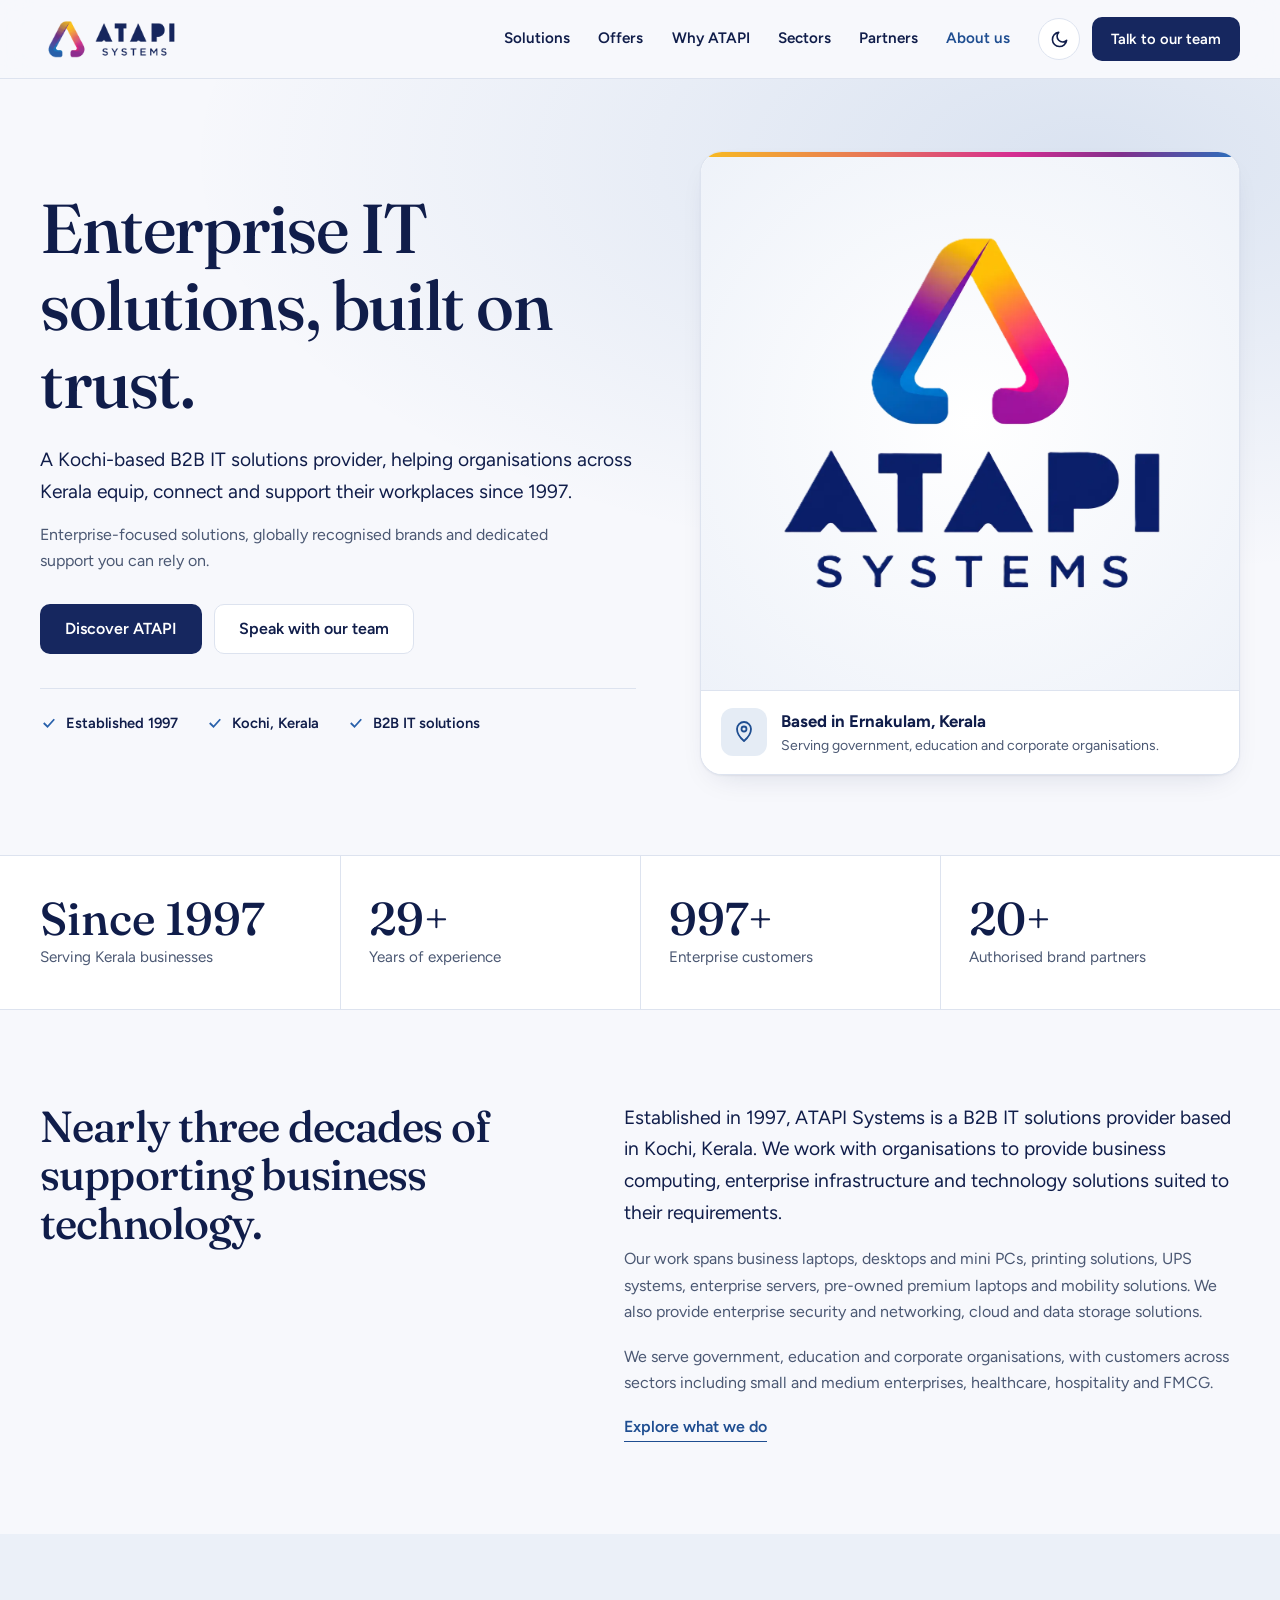
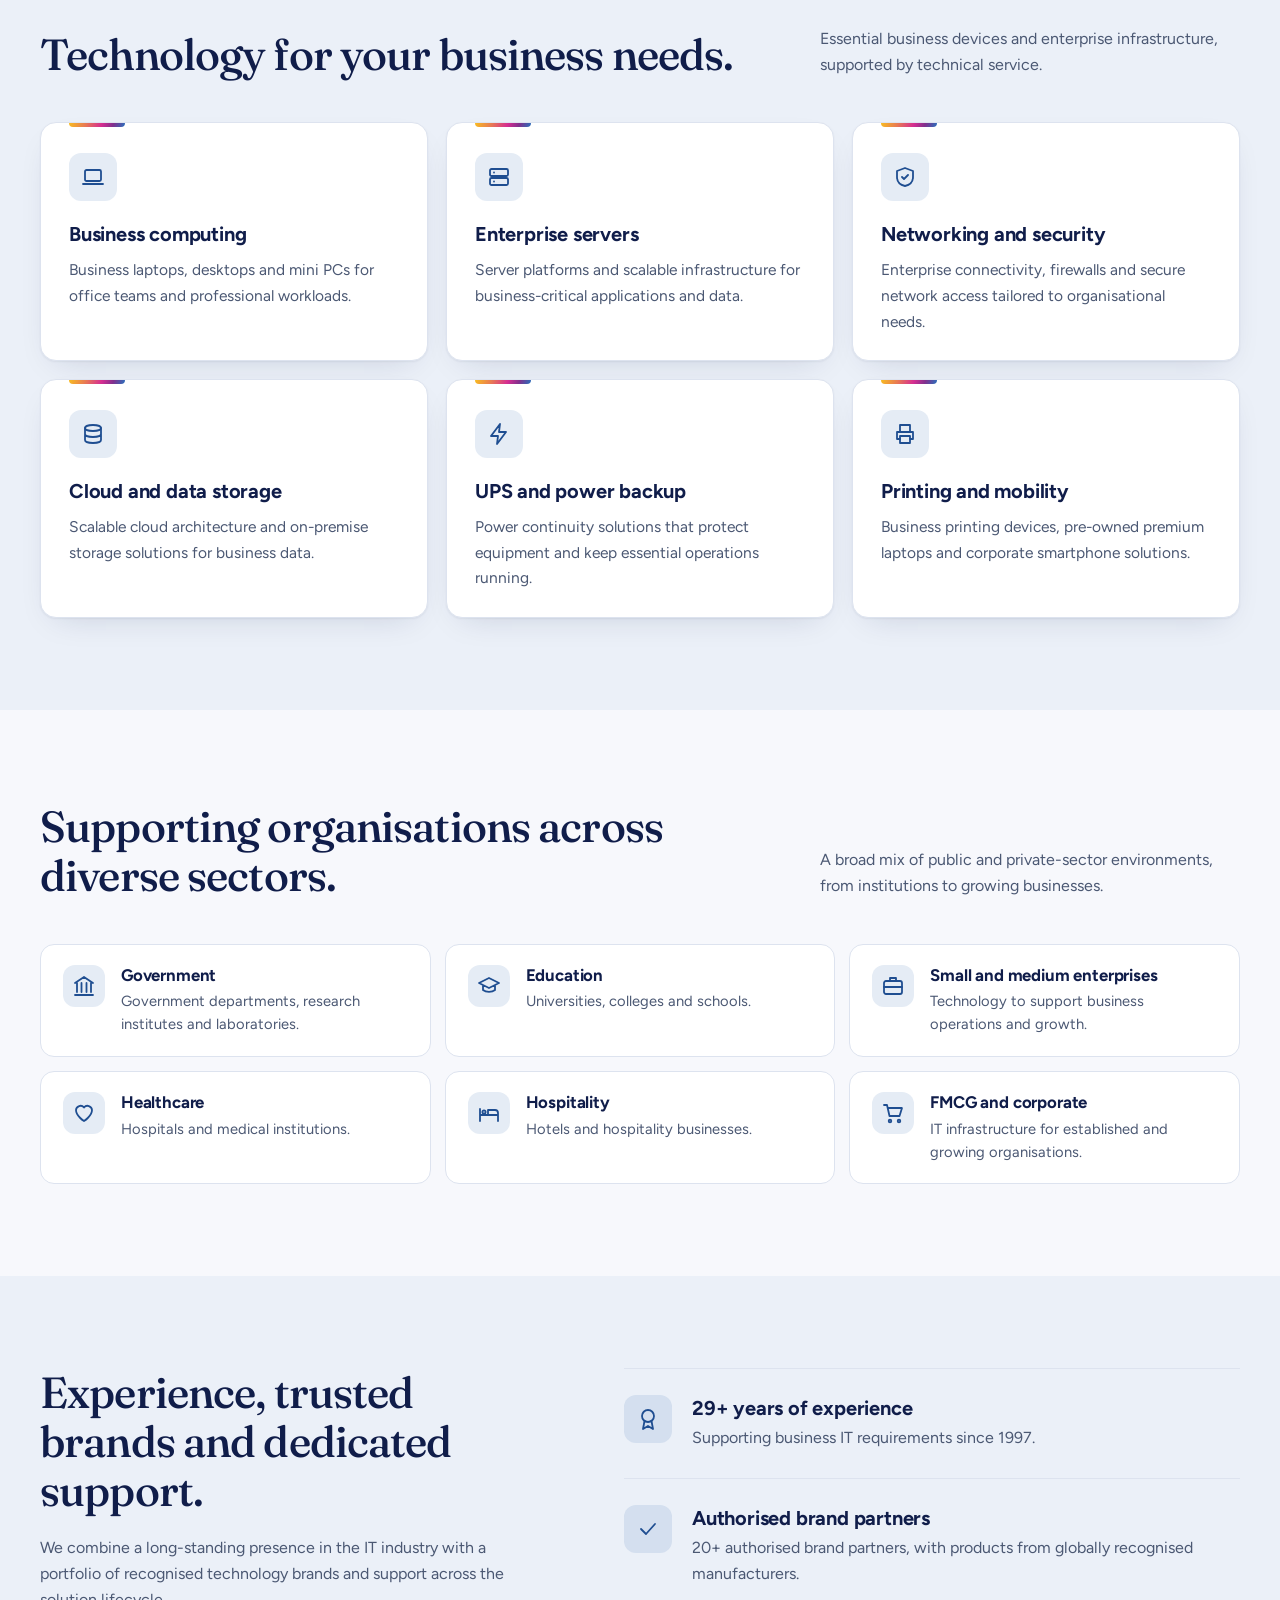
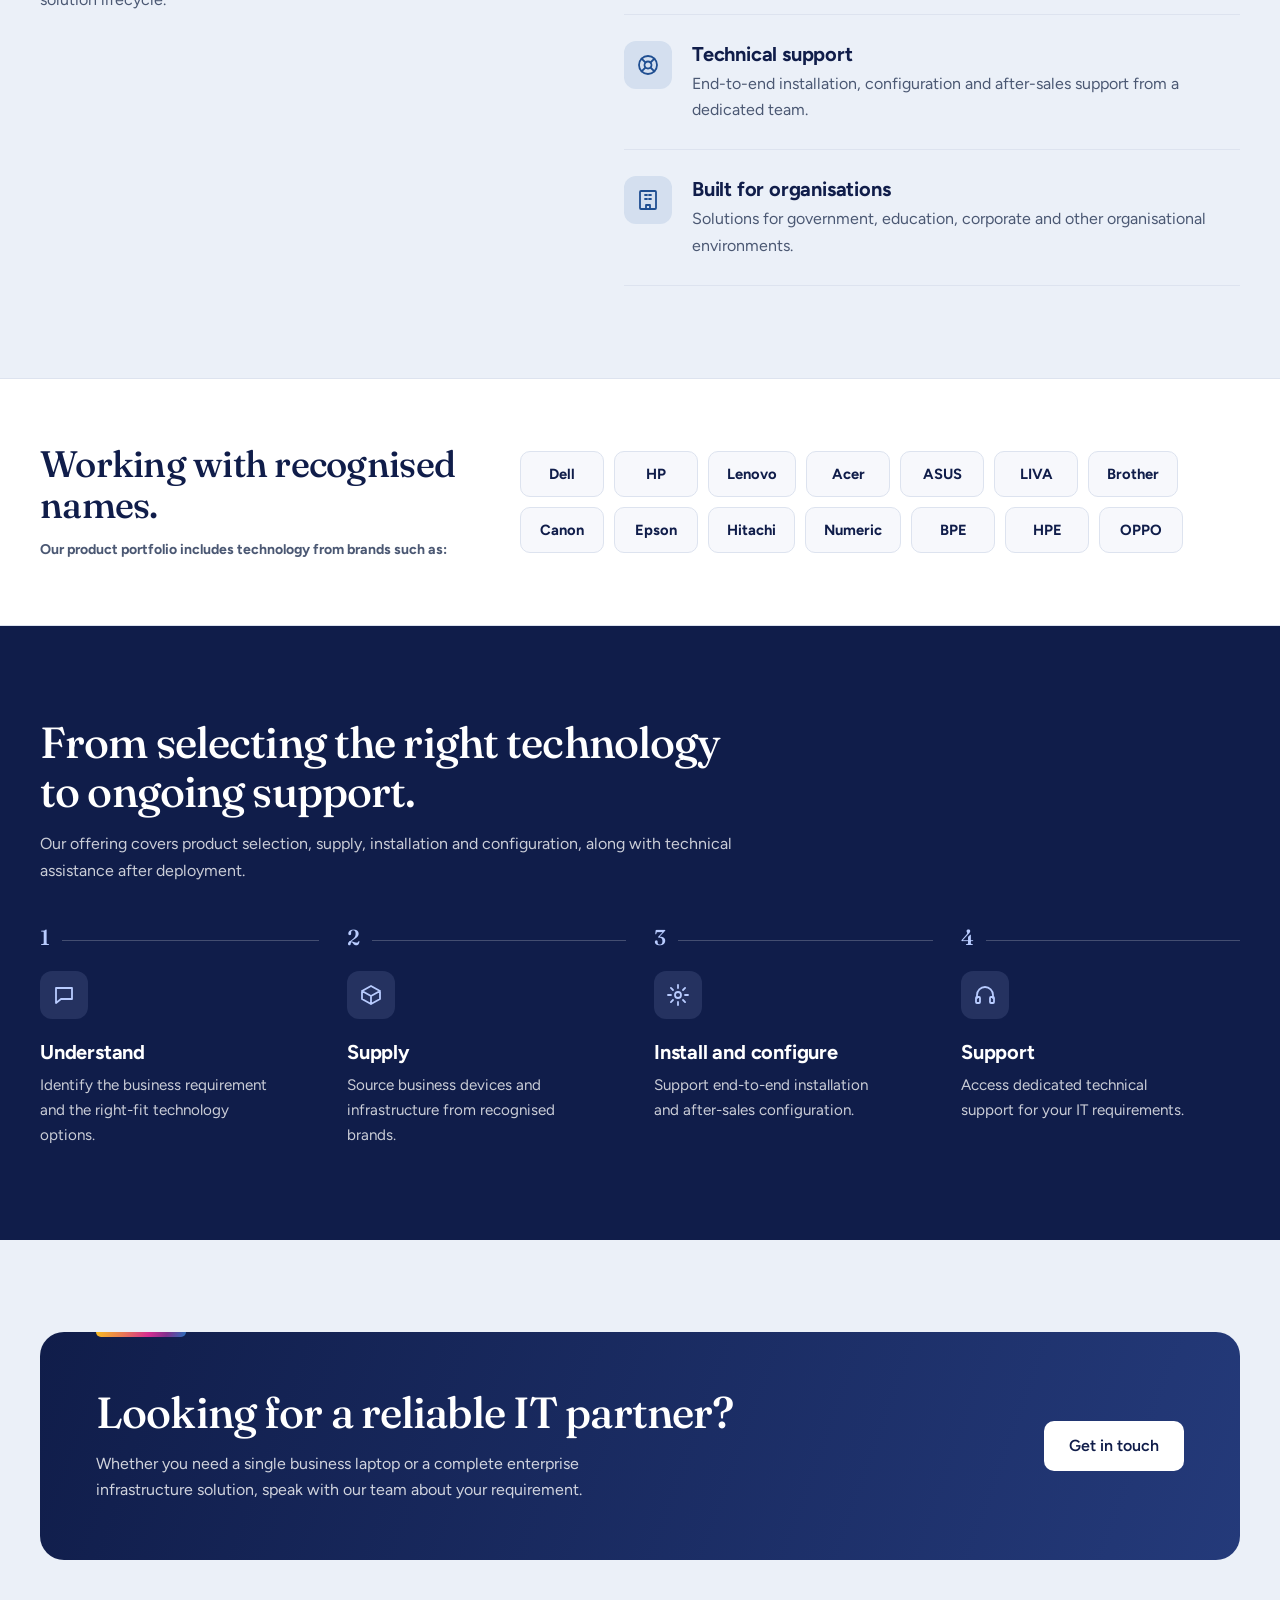
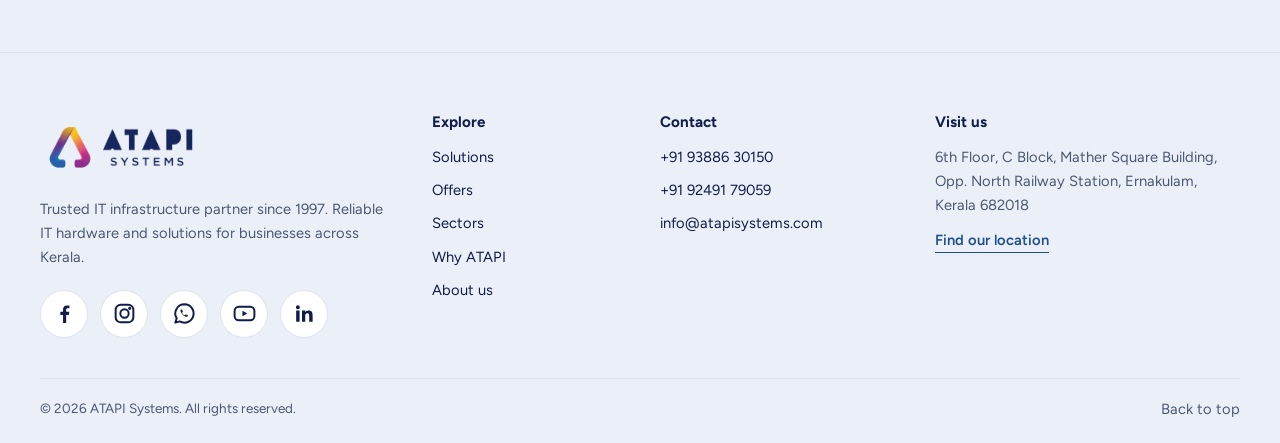
==== commit 835d7178: "Add files via upload" ====
--- a/about.html
+++ b/about.html
@@ -28,7 +28,8 @@
         />
         <script>
             try {
-                if (sessionStorage.getItem("theme") === "dark") document.documentElement.dataset.theme = "dark";
+                if (sessionStorage.getItem("theme") === "dark")
+                    document.documentElement.dataset.theme = "dark";
             } catch (e) {}
         </script>
         <link rel="stylesheet" href="atapiindex.css" />
@@ -146,6 +147,38 @@
                         d="M12 2v3M12 19v3M2 12h3M19 12h3M4.9 4.9L7 7M17 17l2.1 2.1M4.9 19.1L7 17M17 7l2.1-2.1"
                     />
                 </symbol>
+
+                <symbol id="i-fb" viewBox="0 0 24 24">
+                    <path
+                        fill="currentColor"
+                        stroke="none"
+                        d="M13.6 21v-7.6h2.6l.4-3h-3V8.5c0-.9.3-1.5 1.5-1.5h1.6V4.3c-.3 0-1.2-.1-2.3-.1-2.3 0-3.8 1.4-3.8 3.9v2.3H8v3h2.6V21z"
+                    />
+                </symbol>
+                <symbol id="i-ig" viewBox="0 0 24 24">
+                    <rect x="3.5" y="3.5" width="17" height="17" rx="5" />
+                    <circle cx="12" cy="12" r="4" />
+                    <circle cx="17" cy="7" r="0.6" fill="currentColor" />
+                </symbol>
+                <symbol id="i-wa" viewBox="0 0 24 24">
+                    <path d="M12 3.2a8.8 8.8 0 00-7.5 13.4L3.2 20.8l4.3-1.2A8.8 8.8 0 1012 3.2z" />
+                    <path
+                        fill="currentColor"
+                        stroke="none"
+                        d="M9.2 7.8c-.3 0-.7.2-.9.6-.4.8-.1 2 1 3.6 1.2 1.7 2.7 2.8 4.1 3.1.8.2 1.5-.1 1.8-.8.1-.3.1-.5 0-.6l-1.7-.8c-.2-.1-.4 0-.5.1l-.6.7c-.1.1-.3.1-.4 0-.9-.4-1.8-1.2-2.3-2.2-.1-.2 0-.3.1-.4l.5-.6c.1-.1.1-.3.1-.4l-.7-1.6c-.1-.3-.3-.4-.5-.4z"
+                    />
+                </symbol>
+                <symbol id="i-yt" viewBox="0 0 24 24">
+                    <rect x="2.5" y="5.5" width="19" height="13" rx="4" />
+                    <path fill="currentColor" stroke="none" d="M10 9.3v5.4l4.7-2.7z" />
+                </symbol>
+                <symbol id="i-in" viewBox="0 0 24 24">
+                    <path
+                        fill="currentColor"
+                        stroke="none"
+                        d="M4 9.2h3.3v10.6H4zM5.65 4a1.9 1.9 0 110 3.8 1.9 1.9 0 010-3.8zM9.6 9.2h3.1v1.5c.5-.9 1.6-1.7 3.2-1.7 3.3 0 3.9 2.1 3.9 4.9v5.9h-3.3v-5.2c0-1.3 0-2.9-1.8-2.9s-2 1.4-2 2.8v5.3H9.6z"
+                    />
+                </symbol>
             </defs>
         </svg>
 
@@ -161,8 +194,9 @@
                         height="60"
                 /></a>
                 <nav id="nav" aria-label="Main">
-                    <a href="index.html#solutions">Solutions</a><a href="index.html#why">Why ATAPI</a
-                    ><a href="index.html#sectors">Sectors</a><a href="index.html#partners">Partners</a
+                    <a href="index.html#solutions">Solutions</a><a href="index.html#offers">Offers</a
+                    ><a href="index.html#why">Why ATAPI</a><a href="index.html#sectors">Sectors</a
+                    ><a href="index.html#partners">Partners</a
                     ><a href="about.html" aria-current="page">About us</a>
                 </nav>
                 <div class="acts">
@@ -579,11 +613,65 @@
                         Trusted IT infrastructure partner since 1997. Reliable IT hardware and solutions for
                         businesses across Kerala.
                     </p>
+                    <ul class="social" aria-label="ATAPI Systems on social media">
+                        <!-- Replace each href below with your own page URL. -->
+                        <li>
+                            <a
+                                class="s-fb"
+                                href="https://www.facebook.com/"
+                                target="_blank"
+                                rel="noopener noreferrer"
+                                aria-label="Facebook"
+                                ><svg viewBox="0 0 24 24" aria-hidden="true"><use href="#i-fb" /></svg
+                            ></a>
+                        </li>
+                        <li>
+                            <a
+                                class="s-ig"
+                                href="https://www.instagram.com/"
+                                target="_blank"
+                                rel="noopener noreferrer"
+                                aria-label="Instagram"
+                                ><svg viewBox="0 0 24 24" aria-hidden="true"><use href="#i-ig" /></svg
+                            ></a>
+                        </li>
+                        <li>
+                            <a
+                                class="s-wa"
+                                href="https://wa.me/919388630150?text=Hello%20ATAPI%20Systems%2C%20I%20would%20like%20to%20know%20more%20about%20your%20products%20and%20services."
+                                target="_blank"
+                                rel="noopener noreferrer"
+                                aria-label="Chat with us on WhatsApp (opens in a new tab)"
+                                ><svg viewBox="0 0 24 24" aria-hidden="true"><use href="#i-wa" /></svg
+                            ></a>
+                        </li>
+                        <li>
+                            <a
+                                class="s-yt"
+                                href="https://www.youtube.com/"
+                                target="_blank"
+                                rel="noopener noreferrer"
+                                aria-label="YouTube"
+                                ><svg viewBox="0 0 24 24" aria-hidden="true"><use href="#i-yt" /></svg
+                            ></a>
+                        </li>
+                        <li>
+                            <a
+                                class="s-in"
+                                href="https://www.linkedin.com/"
+                                target="_blank"
+                                rel="noopener noreferrer"
+                                aria-label="LinkedIn"
+                                ><svg viewBox="0 0 24 24" aria-hidden="true"><use href="#i-in" /></svg
+                            ></a>
+                        </li>
+                    </ul>
                 </div>
                 <div>
                     <h2>Explore</h2>
-                    <a href="index.html#solutions">Solutions</a><a href="index.html#sectors">Sectors</a
-                    ><a href="index.html#why">Why ATAPI</a><a href="about.html">About us</a>
+                    <a href="index.html#solutions">Solutions</a><a href="index.html#offers">Offers</a
+                    ><a href="index.html#sectors">Sectors</a><a href="index.html#why">Why ATAPI</a
+                    ><a href="about.html">About us</a>
                 </div>
                 <div>
                     <h2>Contact</h2>
--- a/atapiindex.css
+++ b/atapiindex.css
@@ -165,7 +165,7 @@
 }
 #nav {
     display: flex;
-    gap: 30px;
+    gap: clamp(18px, 2.2vw, 30px);
     margin-left: auto;
 }
 #nav a {
@@ -1115,3 +1115,299 @@
         min-height: 150px;
     }
 }
+
+/* ==========================================================================
+   Footer social icons
+   Each icon shows its brand colour on hover and focus, with an off-white glyph.
+   ========================================================================== */
+
+.social {
+    display: flex;
+    flex-wrap: wrap;
+    gap: 12px;
+    margin-top: 20px;
+    list-style: none;
+}
+
+.social a {
+    display: grid;
+    place-items: center;
+    width: 48px;
+    height: 48px;
+    margin: 0;
+    padding: 0;
+    border: 1px solid var(--line);
+    border-radius: 50%;
+    background: var(--card);
+    color: var(--ink);
+    transition:
+        background 0.2s,
+        border-color 0.2s,
+        color 0.2s,
+        transform 0.2s;
+}
+
+.social svg {
+    width: 25px;
+    height: 25px;
+    fill: none;
+    stroke: currentColor;
+    stroke-width: 1.9;
+    stroke-linecap: round;
+    stroke-linejoin: round;
+}
+
+.social a:hover,
+.social a:focus-visible {
+    color: #fafafa;
+    border-color: transparent;
+    transform: translateY(-2px);
+}
+
+.social .s-fb:hover,
+.social .s-fb:focus-visible {
+    background: #1877f2;
+}
+
+.social .s-ig:hover,
+.social .s-ig:focus-visible {
+    background: linear-gradient(45deg, #f9ce34, #ee2a7b 55%, #6228d7);
+}
+
+.social .s-wa:hover,
+.social .s-wa:focus-visible {
+    background: #25d366;
+}
+
+.social .s-yt:hover,
+.social .s-yt:focus-visible {
+    background: #ff0000;
+}
+
+.social .s-in:hover,
+.social .s-in:focus-visible {
+    background: #0a66c2;
+}
+
+@media (pointer: coarse) {
+    .social a {
+        width: 50px;
+        height: 50px;
+    }
+}
+
+/* ==========================================================================
+   Enquiry form: required fields, email and phone side by side
+   ========================================================================== */
+
+.f-row {
+    display: grid;
+    grid-template-columns: 1fr 1fr;
+    gap: 14px;
+}
+
+.f-row label {
+    min-width: 0;
+}
+
+.lbl.req::after,
+.note .star {
+    color: #ff5c5c;
+    font-weight: 700;
+}
+
+.lbl.req::after {
+    content: " *";
+}
+
+select:required:invalid {
+    color: #6b7694;
+}
+
+input:user-invalid,
+select:user-invalid,
+textarea:user-invalid {
+    border-color: #ff9a9a;
+    box-shadow: 0 0 0 3px rgba(255, 120, 120, 0.35);
+}
+
+@media (max-width: 560px) {
+    .f-row {
+        grid-template-columns: 1fr;
+    }
+}
+
+/* Social icons: perfect circles */
+footer .social a {
+    flex: 0 0 auto;
+    aspect-ratio: 1;
+    border-radius: 50%;
+    overflow: hidden;
+}
+
+/* ==========================================================================
+   Offers: send visitors to the Facebook and Instagram pages
+   ========================================================================== */
+
+.offers {
+    padding: 0 0 92px;
+    scroll-margin-top: 20px;
+}
+
+.offers-panel {
+    position: relative;
+    display: grid;
+    grid-template-columns: 1.1fr 0.9fr;
+    gap: 48px;
+    align-items: center;
+    padding: 52px;
+    overflow: hidden;
+    background: var(--card);
+    border: 1px solid var(--line);
+    border-radius: 24px;
+    box-shadow: var(--sh);
+}
+
+.offers-panel::before {
+    content: "";
+    position: absolute;
+    top: 0;
+    left: 52px;
+    width: 90px;
+    height: 5px;
+    border-radius: 0 0 5px 5px;
+    background: var(--grad);
+}
+
+.offers h2 {
+    font-size: clamp(1.8rem, 3.2vw, 2.5rem);
+    margin-bottom: 14px;
+}
+
+.offers-note {
+    margin-top: 12px;
+    font-size: 0.92rem;
+}
+
+.offers-cards {
+    display: grid;
+    gap: 14px;
+}
+
+.offer-link {
+    display: flex;
+    align-items: center;
+    gap: 16px;
+    padding: 16px 20px 16px 16px;
+    border: 1px solid var(--line);
+    border-radius: 18px;
+    background: var(--bg);
+    transition:
+        border-color 0.2s,
+        transform 0.2s;
+}
+
+.offer-link:hover,
+.offer-link:focus-visible {
+    border-color: var(--blue);
+}
+
+.badge {
+    display: grid;
+    flex: 0 0 56px;
+    place-items: center;
+    width: 56px;
+    height: 56px;
+    border-radius: 50%;
+    color: #fafafa;
+}
+
+.badge svg {
+    width: 28px;
+    height: 28px;
+    fill: none;
+    stroke: currentColor;
+    stroke-width: 1.9;
+    stroke-linecap: round;
+    stroke-linejoin: round;
+}
+
+.badge.fb {
+    background: #1877f2;
+}
+
+.badge.ig {
+    background: linear-gradient(45deg, #f9ce34, #ee2a7b 55%, #6228d7);
+}
+
+.offer-text b {
+    display: block;
+    color: var(--ink);
+    font-size: 1.1rem;
+}
+
+.offer-text small {
+    color: var(--mute);
+    font-size: 0.92rem;
+}
+
+.offer-link .go {
+    flex: 0 0 22px;
+    width: 22px;
+    height: 22px;
+    margin-left: auto;
+    fill: none;
+    stroke: var(--blue-ink);
+    stroke-width: 2;
+    stroke-linecap: round;
+    stroke-linejoin: round;
+    transition: transform 0.2s;
+}
+
+@media (hover: hover) {
+    .offer-link:hover {
+        transform: translateY(-2px);
+    }
+
+    .offer-link:hover .go {
+        transform: translateX(4px);
+    }
+}
+
+@media (max-width: 1000px) {
+    .offers-panel {
+        grid-template-columns: 1fr;
+        gap: 28px;
+        padding: 40px 32px;
+    }
+
+    .offers-panel::before {
+        left: 32px;
+    }
+}
+
+@media (max-width: 640px) {
+    .offers {
+        padding-bottom: 64px;
+    }
+
+    .offers-panel {
+        padding: 32px 20px;
+        border-radius: 18px;
+    }
+
+    .offers-panel::before {
+        left: 20px;
+    }
+
+    .offer-link {
+        gap: 12px;
+        padding: 14px;
+    }
+
+    .badge {
+        flex-basis: 50px;
+        width: 50px;
+        height: 50px;
+    }
+}
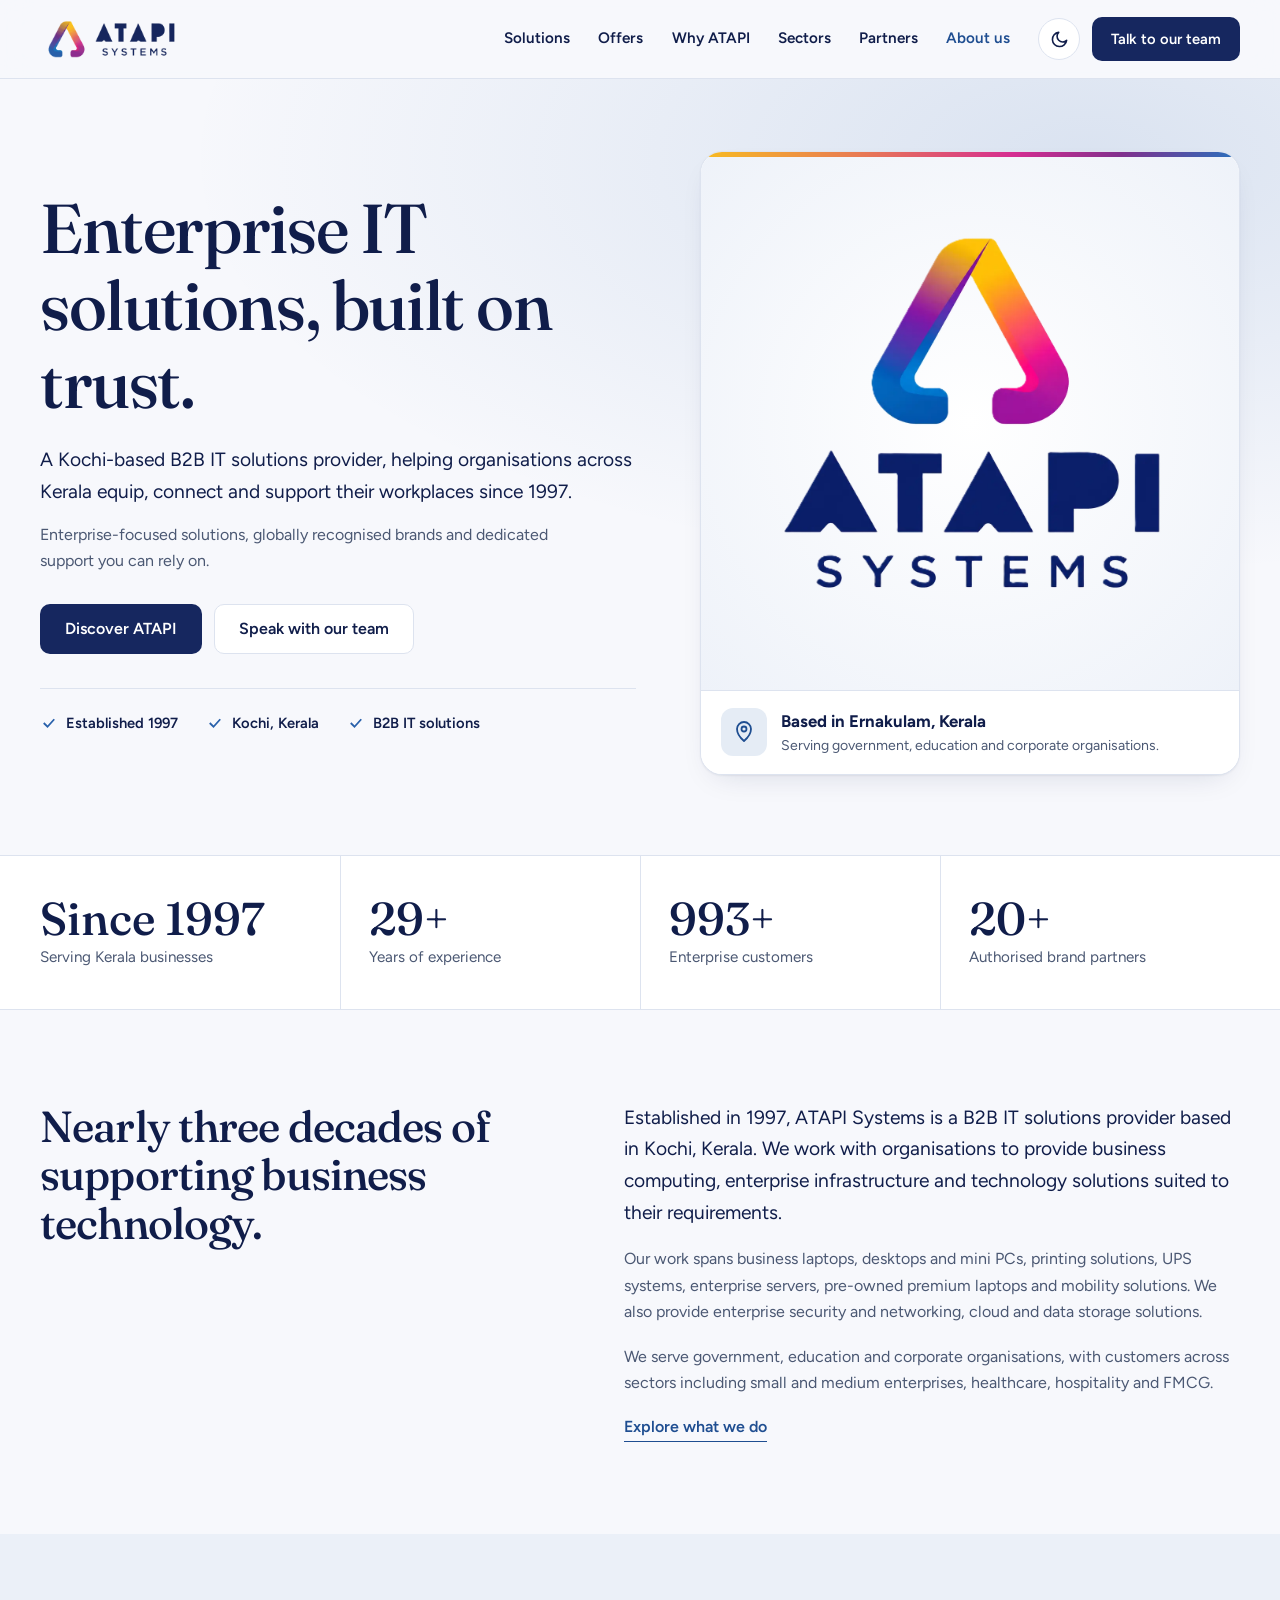
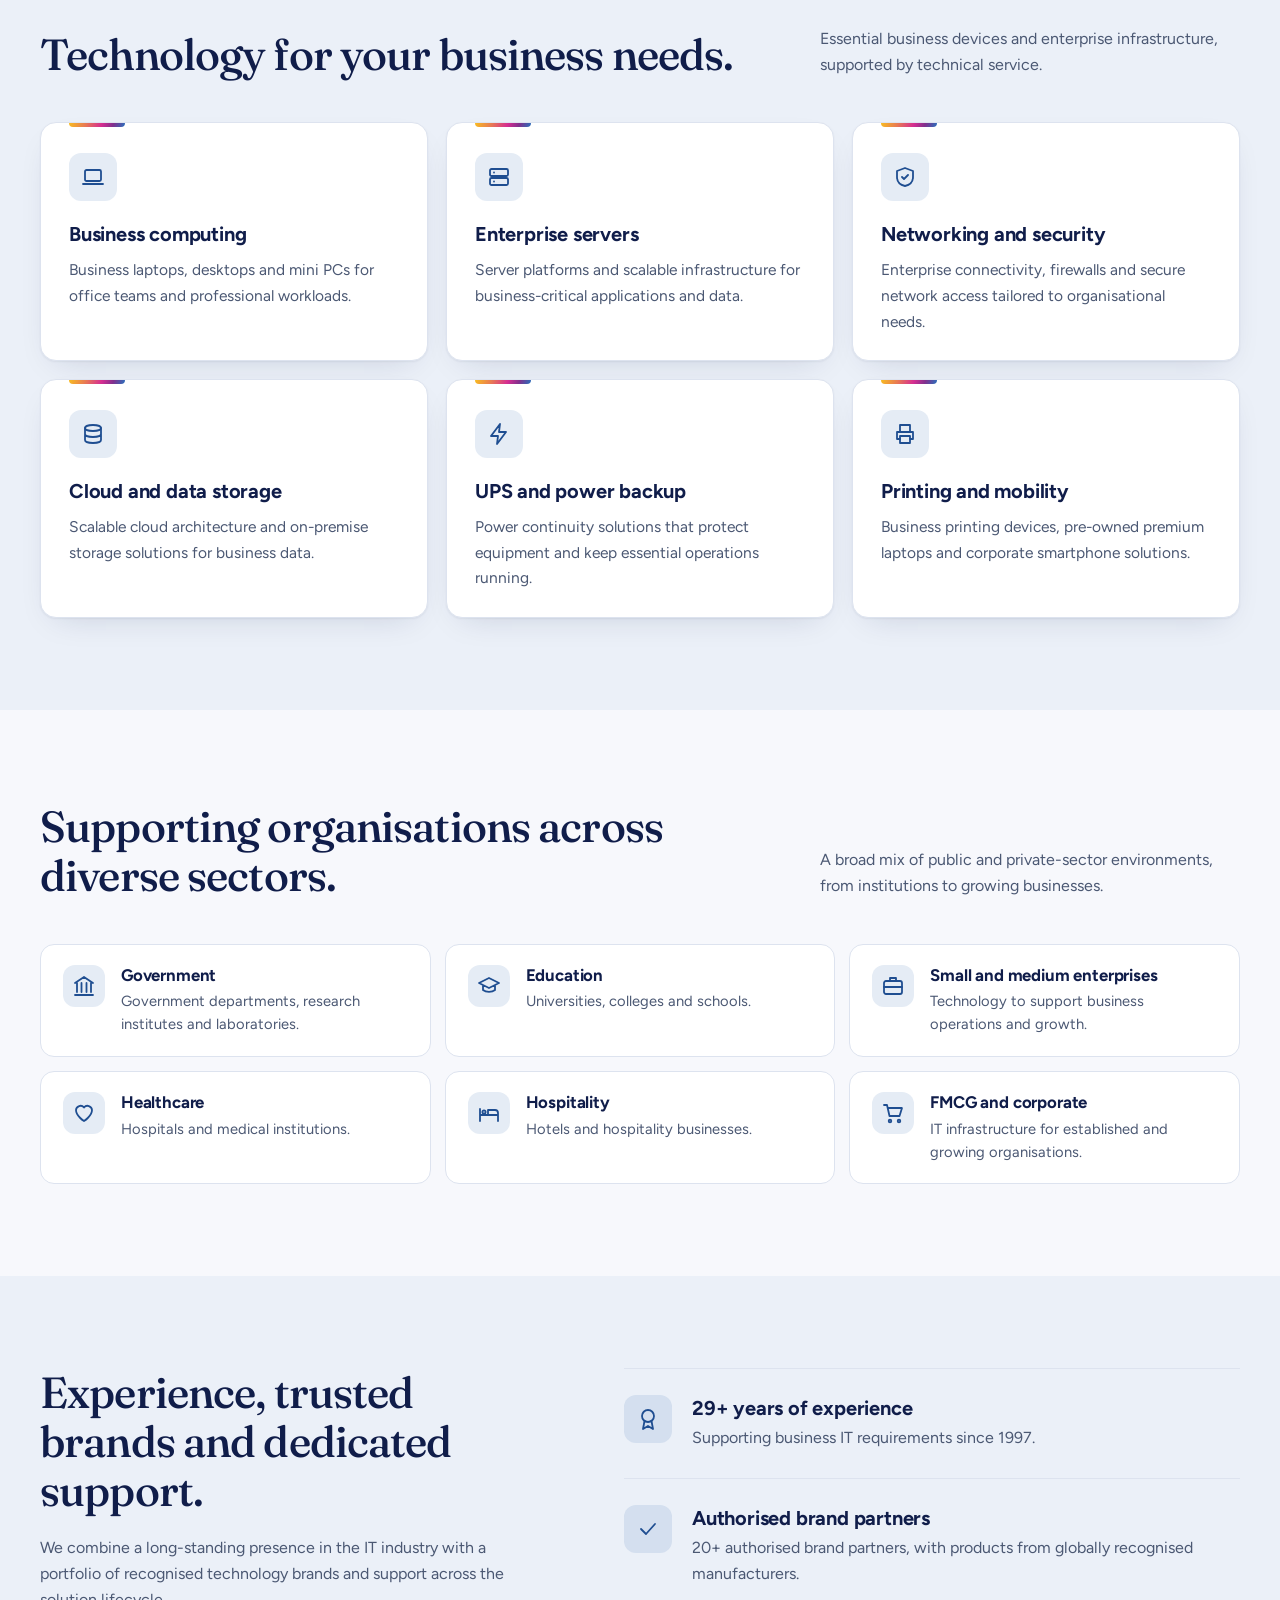
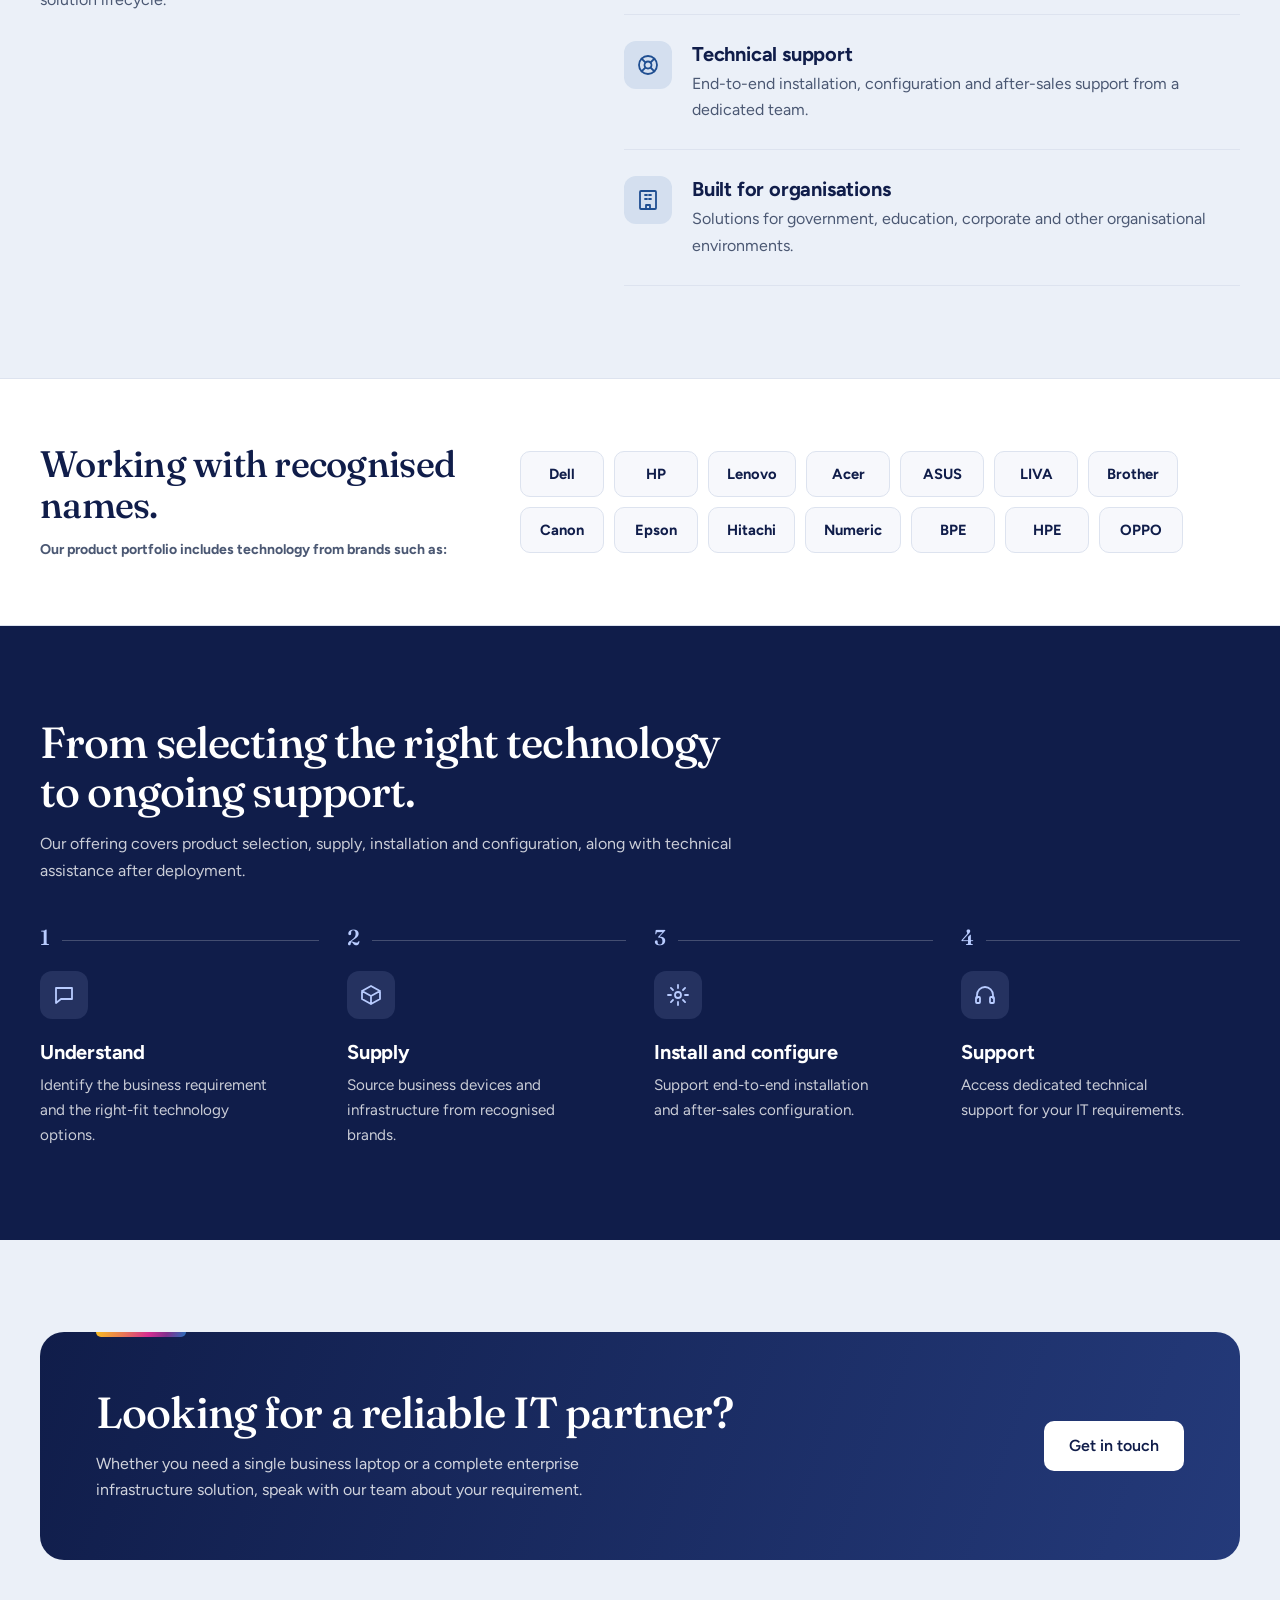
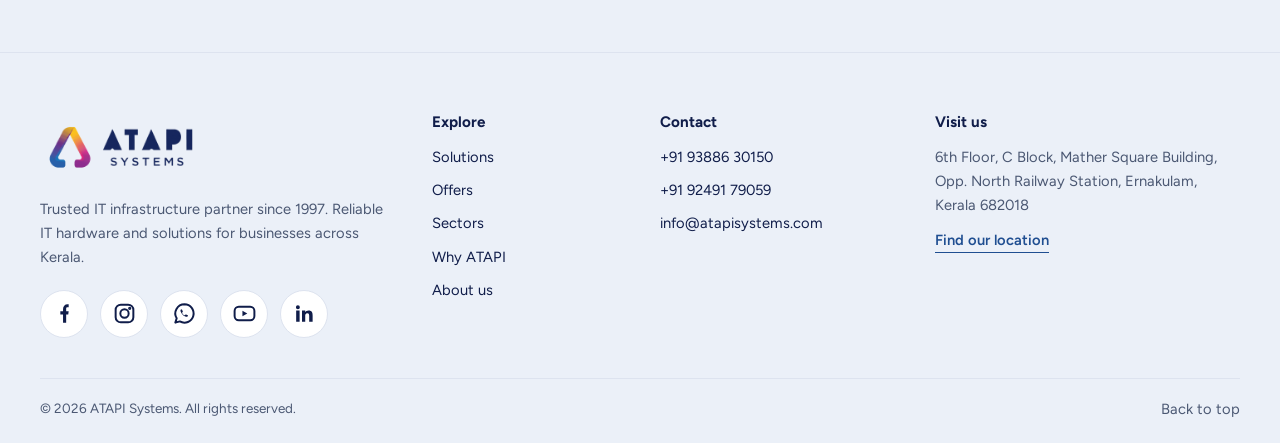
==== commit 489481ec: "Add files via upload" ====
--- a/about.html
+++ b/about.html
@@ -152,7 +152,7 @@
                     <path
                         fill="currentColor"
                         stroke="none"
-                        d="M13.6 21v-7.6h2.6l.4-3h-3V8.5c0-.9.3-1.5 1.5-1.5h1.6V4.3c-.3 0-1.2-.1-2.3-.1-2.3 0-3.8 1.4-3.8 3.9v2.3H8v3h2.6V21z"
+                        d="M10.6 20.8V12.9H8V9.9h2.6V8c0-2.8 1.6-4.8 4.4-4.8H16v2.8h-1.1c-.8 0-1.3.4-1.3 1.2v2.7H16l-.4 3h-2v7.9z"
                     />
                 </symbol>
                 <symbol id="i-ig" viewBox="0 0 24 24">
--- a/atapiindex.css
+++ b/atapiindex.css
@@ -1,3 +1,4 @@
+
 :root {
     --bg: #f7f8fc;
     --soft: #ebf0f8;
@@ -820,36 +821,36 @@
         scroll-behavior: auto !important;
     }
 }
-
+ 
 @media (max-width: 520px) {
     .logo img {
         height: 50px;
     }
-
+ 
     footer .logo img {
         height: 58px;
     }
 }
-
+ 
 /* ==========================================================================
    Responsive refinements
    Foldable cover screens, tablets, small laptops, large monitors, landscape
    phones, touch devices and text safety.
    ========================================================================== */
-
+ 
 html {
     -webkit-text-size-adjust: 100%;
     text-size-adjust: 100%;
 }
-
+ 
 :root {
     color-scheme: light;
 }
-
+ 
 [data-theme="dark"] {
     color-scheme: dark;
 }
-
+ 
 /* Long words, emails and addresses never force sideways scrolling */
 h1,
 h2,
@@ -858,269 +859,269 @@
 a {
     overflow-wrap: break-word;
 }
-
+ 
 .ways a,
 footer a {
     overflow-wrap: anywhere;
 }
-
+ 
 /* Tablets in portrait, and unfolded foldables (about 600 to 1000px) */
 @media (min-width: 641px) and (max-width: 1000px) {
     .hero-grid {
         gap: 40px;
     }
-
+ 
     .stage {
         max-width: 640px;
         margin-inline: auto;
     }
 }
-
+ 
 /* Small laptops (about 1001 to 1180px) */
 @media (min-width: 1001px) and (max-width: 1180px) {
     .hero-grid {
         gap: 44px;
     }
-
+ 
     .why-grid {
         gap: 56px;
     }
-
+ 
     .panel {
         gap: 40px;
         padding: 48px;
     }
 }
-
+ 
 /* Compact phones and foldable cover screens (about 300 to 360px) */
 @media (max-width: 360px) {
     .wrap {
         width: calc(100% - 28px);
     }
-
+ 
     .bar {
         gap: 10px;
         min-height: 66px;
     }
-
+ 
     .logo img {
         height: 42px;
     }
-
+ 
     footer .logo img {
         height: 50px;
     }
-
+ 
     .acts {
         gap: 8px;
     }
-
+ 
     .ic {
         width: 40px;
         height: 40px;
     }
-
+ 
     h1 {
         font-size: 2rem;
     }
-
+ 
     h2 {
         font-size: 1.6rem;
     }
-
+ 
     .lead {
         font-size: 1.05rem;
     }
-
+ 
     .btn {
         padding: 0 16px;
     }
-
+ 
     .stat {
         padding: 22px 10px;
     }
-
+ 
     .card,
     .mini {
         padding-inline: 18px;
     }
-
+ 
     .logos {
         grid-template-columns: repeat(2, 1fr);
     }
-
+ 
     .panel {
         padding: 28px 18px;
     }
-
+ 
     .panel::before {
         left: 18px;
     }
 }
-
+ 
 /* Narrowest cover screens (below about 300px) */
 @media (max-width: 300px) {
     .logo img {
         height: 36px;
     }
-
+ 
     .acts {
         gap: 6px;
     }
-
+ 
     .stats {
         grid-template-columns: 1fr;
     }
-
+ 
     .stat,
     .stat:nth-child(3) {
         padding: 16px 0;
         border-left: 0;
         border-top: 1px solid var(--line);
     }
-
+ 
     .stat:first-child {
         border-top: 0;
     }
 }
-
+ 
 /* Landscape phones: a tall sticky header would take half the screen */
 @media (max-height: 520px) and (orientation: landscape) {
     header {
         position: relative;
     }
-
+ 
     html {
         scroll-padding-top: 0;
     }
-
+ 
     .hero {
         padding: 40px 0 48px;
     }
-
+ 
     section {
         padding: 56px 0;
     }
 }
-
+ 
 /* Touch screens: comfortable tap targets, no hover that sticks after a tap */
 @media (pointer: coarse) {
     .ic {
         width: 44px;
         height: 44px;
     }
-
+ 
     footer a {
         padding: 6px 0;
     }
-
+ 
     .dots button {
         width: 40px;
         height: 10px;
     }
 }
-
+ 
 @media (hover: none) {
     .card:hover,
     .btn:hover {
         transform: none;
     }
 }
-
+ 
 /* Large monitors: scale type and widen the page instead of leaving a narrow column */
 @media (min-width: 1600px) {
     html {
         font-size: 112.5%;
     }
-
+ 
     .wrap {
         width: min(1440px, 100% - 96px);
     }
-
+ 
     .logo img {
         height: 64px;
     }
-
+ 
     footer .logo img {
         height: 72px;
     }
 }
-
+ 
 @media (min-width: 1920px) {
     html {
         font-size: 125%;
     }
-
+ 
     .wrap {
         width: min(1600px, 100% - 120px);
     }
-
+ 
     .bar {
         min-height: 92px;
     }
-
+ 
     .logo img {
         height: 72px;
     }
-
+ 
     footer .logo img {
         height: 80px;
     }
-
+ 
     section {
         padding: 116px 0;
     }
 }
-
+ 
 @media (min-width: 2560px) {
     html {
         font-size: 162.5%;
     }
-
+ 
     .wrap {
         width: min(2000px, 100% - 160px);
     }
-
+ 
     .bar {
         min-height: 110px;
     }
-
+ 
     .logo img {
         height: 90px;
     }
-
+ 
     footer .logo img {
         height: 100px;
     }
 }
-
+ 
 @media (min-width: 3840px) {
     html {
         font-size: 250%;
     }
-
+ 
     .wrap {
         width: min(2800px, 100% - 240px);
     }
-
+ 
     .logo img {
         height: 130px;
     }
-
+ 
     footer .logo img {
         height: 150px;
     }
-
+ 
     .bar {
         min-height: 150px;
     }
 }
-
+ 
 /* ==========================================================================
    Footer social icons
    Each icon shows its brand colour on hover and focus, with an off-white glyph.
    ========================================================================== */
-
+ 
 .social {
     display: flex;
     flex-wrap: wrap;
@@ -1128,7 +1129,7 @@
     margin-top: 20px;
     list-style: none;
 }
-
+ 
 .social a {
     display: grid;
     place-items: center;
@@ -1146,7 +1147,7 @@
         color 0.2s,
         transform 0.2s;
 }
-
+ 
 .social svg {
     width: 25px;
     height: 25px;
@@ -1156,87 +1157,87 @@
     stroke-linecap: round;
     stroke-linejoin: round;
 }
-
+ 
 .social a:hover,
 .social a:focus-visible {
     color: #fafafa;
     border-color: transparent;
     transform: translateY(-2px);
 }
-
+ 
 .social .s-fb:hover,
 .social .s-fb:focus-visible {
     background: #1877f2;
 }
-
+ 
 .social .s-ig:hover,
 .social .s-ig:focus-visible {
     background: linear-gradient(45deg, #f9ce34, #ee2a7b 55%, #6228d7);
 }
-
+ 
 .social .s-wa:hover,
 .social .s-wa:focus-visible {
     background: #25d366;
 }
-
+ 
 .social .s-yt:hover,
 .social .s-yt:focus-visible {
     background: #ff0000;
 }
-
+ 
 .social .s-in:hover,
 .social .s-in:focus-visible {
     background: #0a66c2;
 }
-
+ 
 @media (pointer: coarse) {
     .social a {
         width: 50px;
         height: 50px;
     }
 }
-
+ 
 /* ==========================================================================
    Enquiry form: required fields, email and phone side by side
    ========================================================================== */
-
+ 
 .f-row {
     display: grid;
     grid-template-columns: 1fr 1fr;
     gap: 14px;
 }
-
+ 
 .f-row label {
     min-width: 0;
 }
-
+ 
 .lbl.req::after,
 .note .star {
     color: #ff5c5c;
     font-weight: 700;
 }
-
+ 
 .lbl.req::after {
     content: " *";
 }
-
+ 
 select:required:invalid {
     color: #6b7694;
 }
-
+ 
 input:user-invalid,
 select:user-invalid,
 textarea:user-invalid {
     border-color: #ff9a9a;
     box-shadow: 0 0 0 3px rgba(255, 120, 120, 0.35);
 }
-
+ 
 @media (max-width: 560px) {
     .f-row {
         grid-template-columns: 1fr;
     }
 }
-
+ 
 /* Social icons: perfect circles */
 footer .social a {
     flex: 0 0 auto;
@@ -1244,16 +1245,16 @@
     border-radius: 50%;
     overflow: hidden;
 }
-
+ 
 /* ==========================================================================
    Offers: send visitors to the Facebook and Instagram pages
    ========================================================================== */
-
+ 
 .offers {
     padding: 0 0 92px;
     scroll-margin-top: 20px;
 }
-
+ 
 .offers-panel {
     position: relative;
     display: grid;
@@ -1267,7 +1268,7 @@
     border-radius: 24px;
     box-shadow: var(--sh);
 }
-
+ 
 .offers-panel::before {
     content: "";
     position: absolute;
@@ -1278,22 +1279,22 @@
     border-radius: 0 0 5px 5px;
     background: var(--grad);
 }
-
+ 
 .offers h2 {
     font-size: clamp(1.8rem, 3.2vw, 2.5rem);
     margin-bottom: 14px;
 }
-
+ 
 .offers-note {
     margin-top: 12px;
     font-size: 0.92rem;
 }
-
+ 
 .offers-cards {
     display: grid;
     gap: 14px;
 }
-
+ 
 .offer-link {
     display: flex;
     align-items: center;
@@ -1306,12 +1307,12 @@
         border-color 0.2s,
         transform 0.2s;
 }
-
+ 
 .offer-link:hover,
 .offer-link:focus-visible {
     border-color: var(--blue);
 }
-
+ 
 .badge {
     display: grid;
     flex: 0 0 56px;
@@ -1321,7 +1322,7 @@
     border-radius: 50%;
     color: #fafafa;
 }
-
+ 
 .badge svg {
     width: 28px;
     height: 28px;
@@ -1331,26 +1332,26 @@
     stroke-linecap: round;
     stroke-linejoin: round;
 }
-
-.badge.fb {
+ 
+.badge.b-fb {
     background: #1877f2;
 }
-
-.badge.ig {
+ 
+.badge.b-ig {
     background: linear-gradient(45deg, #f9ce34, #ee2a7b 55%, #6228d7);
 }
-
+ 
 .offer-text b {
     display: block;
     color: var(--ink);
     font-size: 1.1rem;
 }
-
+ 
 .offer-text small {
     color: var(--mute);
     font-size: 0.92rem;
 }
-
+ 
 .offer-link .go {
     flex: 0 0 22px;
     width: 22px;
@@ -1363,51 +1364,52 @@
     stroke-linejoin: round;
     transition: transform 0.2s;
 }
-
+ 
 @media (hover: hover) {
     .offer-link:hover {
         transform: translateY(-2px);
     }
-
+ 
     .offer-link:hover .go {
         transform: translateX(4px);
     }
 }
-
+ 
 @media (max-width: 1000px) {
     .offers-panel {
         grid-template-columns: 1fr;
         gap: 28px;
         padding: 40px 32px;
     }
-
+ 
     .offers-panel::before {
         left: 32px;
     }
 }
-
+ 
 @media (max-width: 640px) {
     .offers {
         padding-bottom: 64px;
     }
-
+ 
     .offers-panel {
         padding: 32px 20px;
         border-radius: 18px;
     }
-
+ 
     .offers-panel::before {
         left: 20px;
     }
-
+ 
     .offer-link {
         gap: 12px;
         padding: 14px;
     }
-
+ 
     .badge {
         flex-basis: 50px;
         width: 50px;
         height: 50px;
     }
 }
+ 
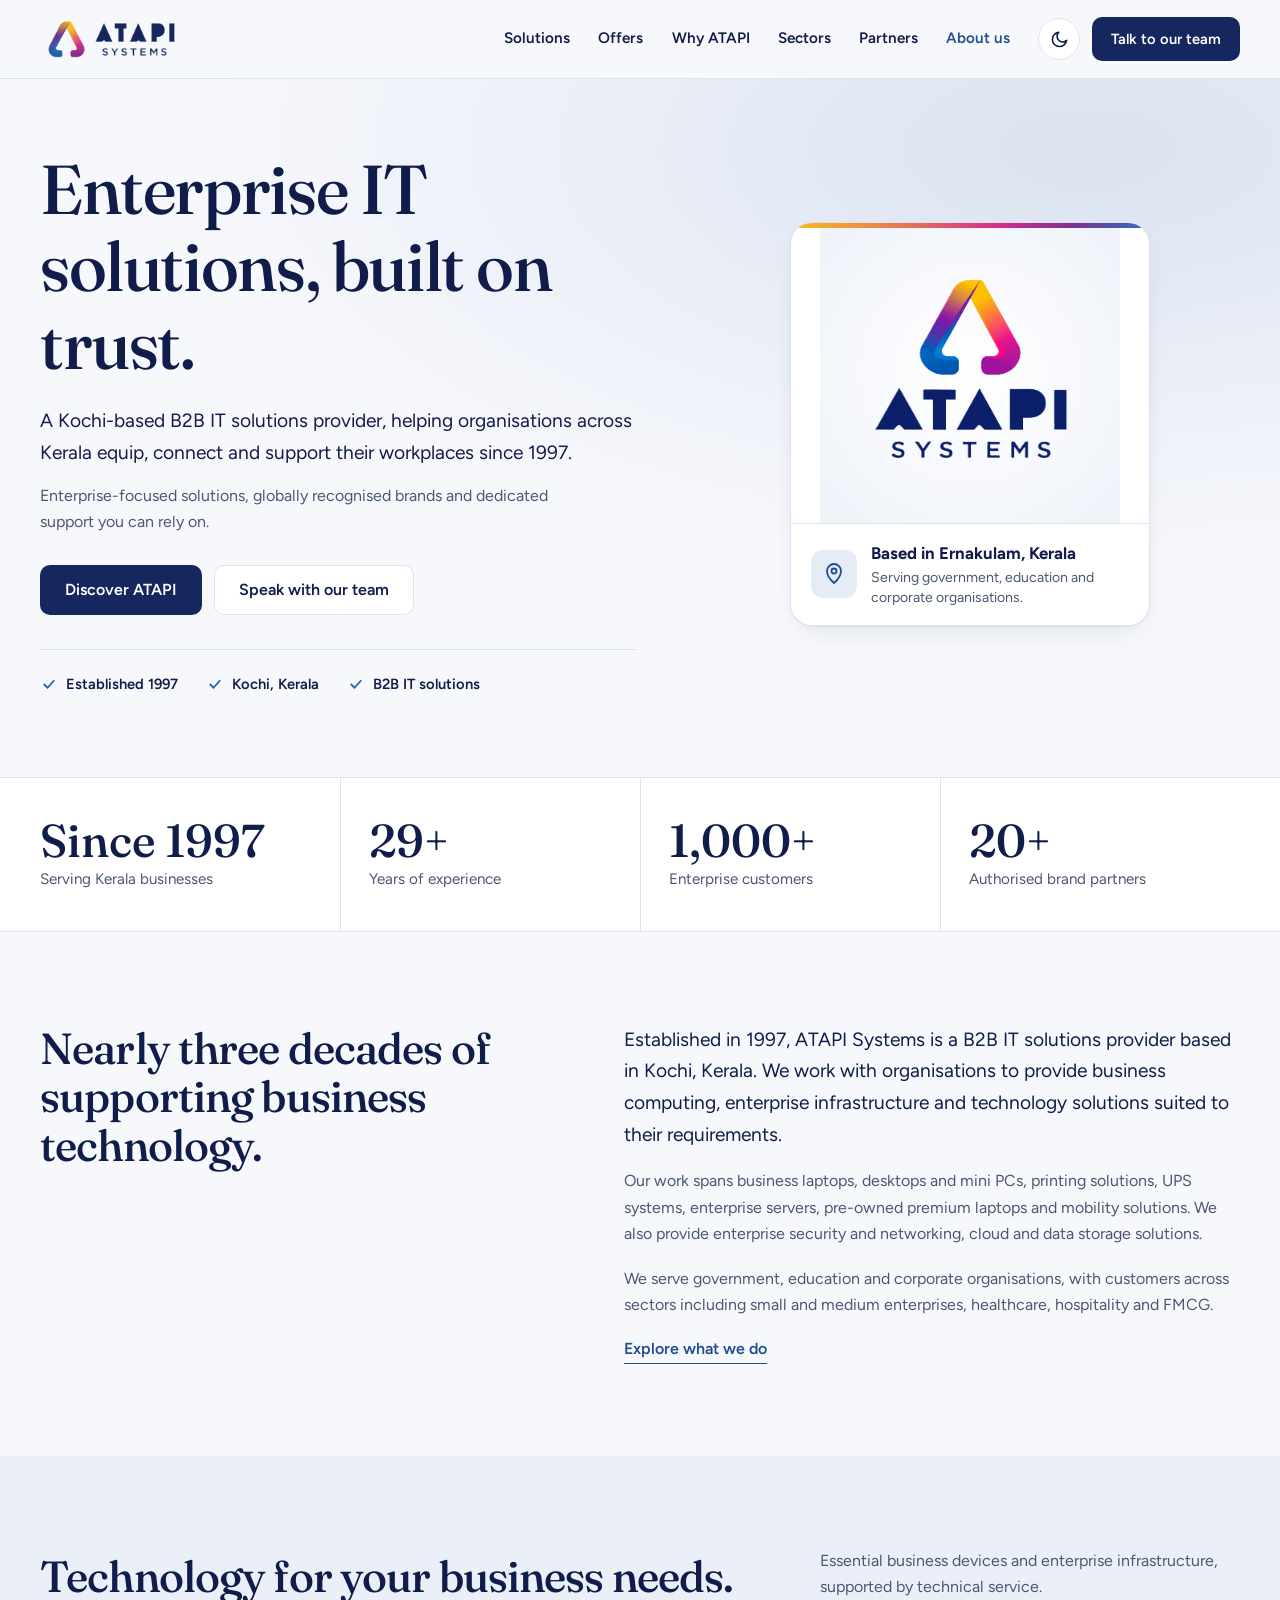
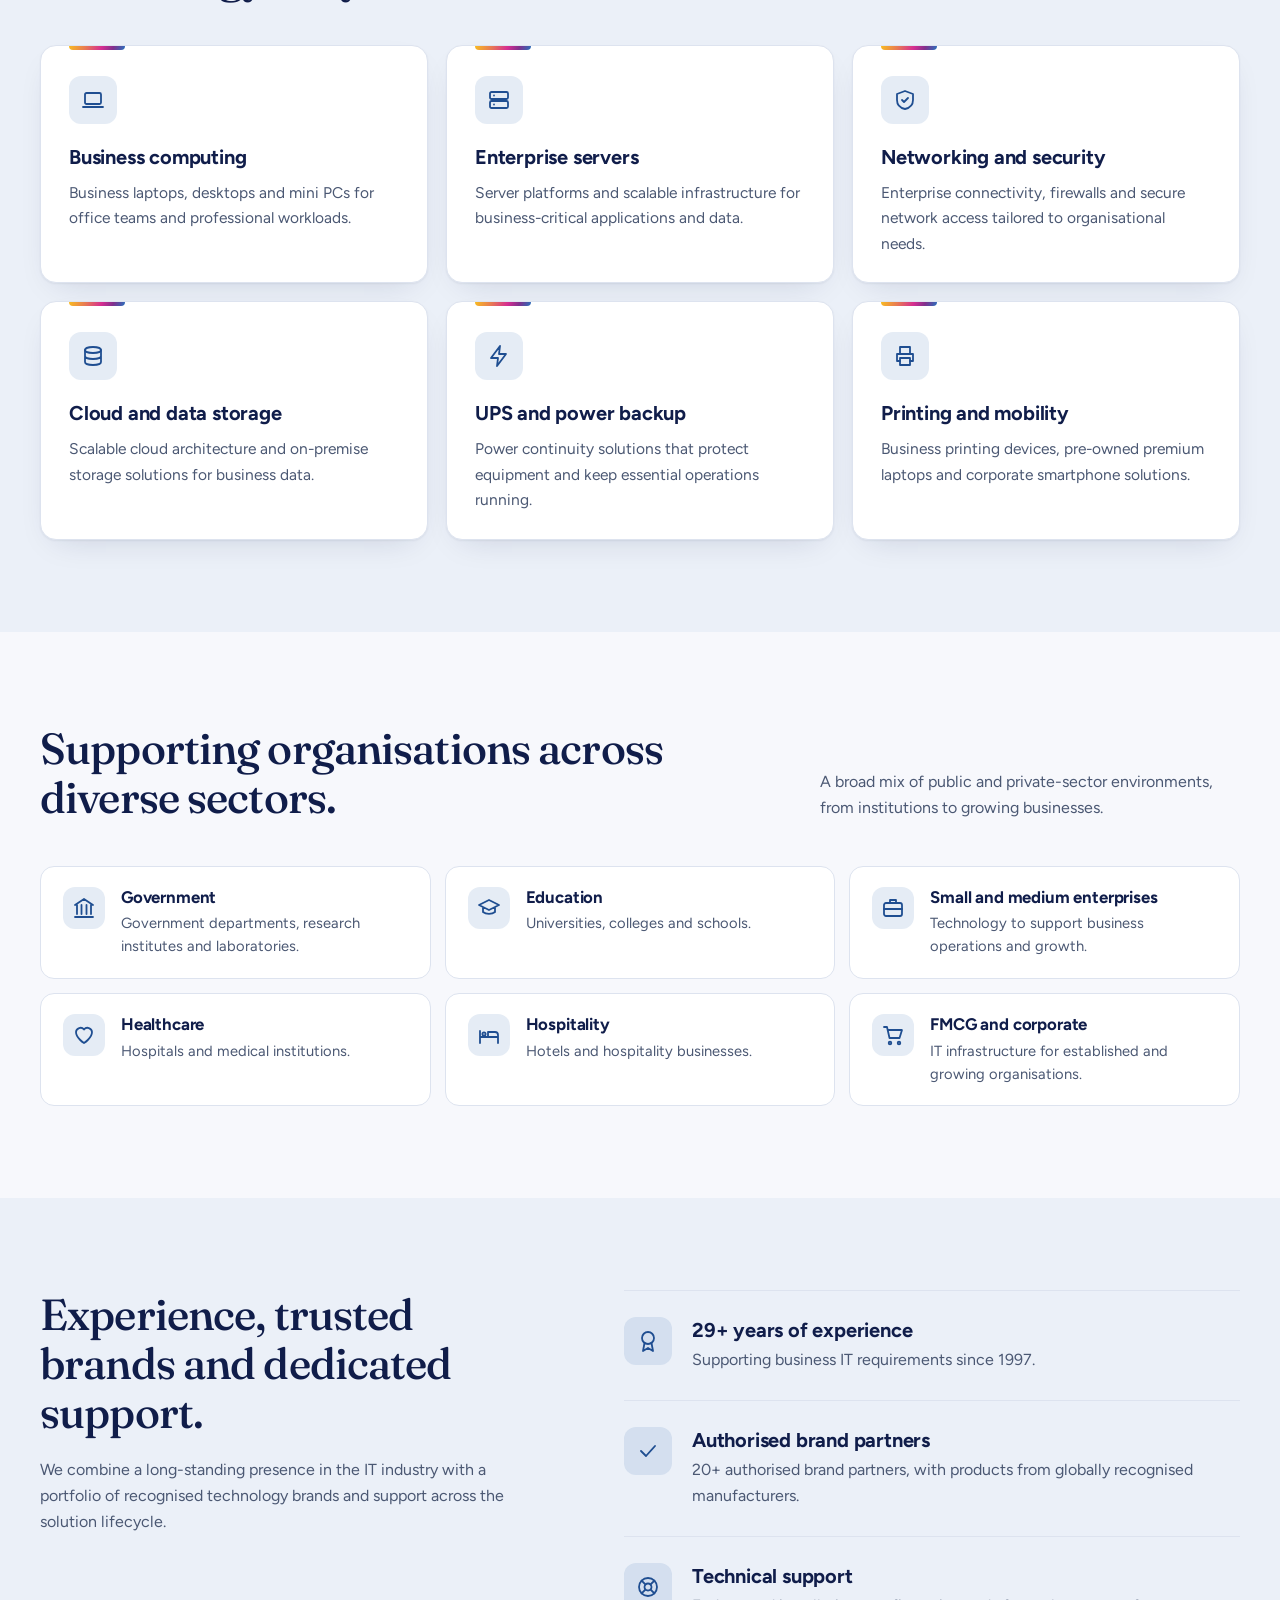
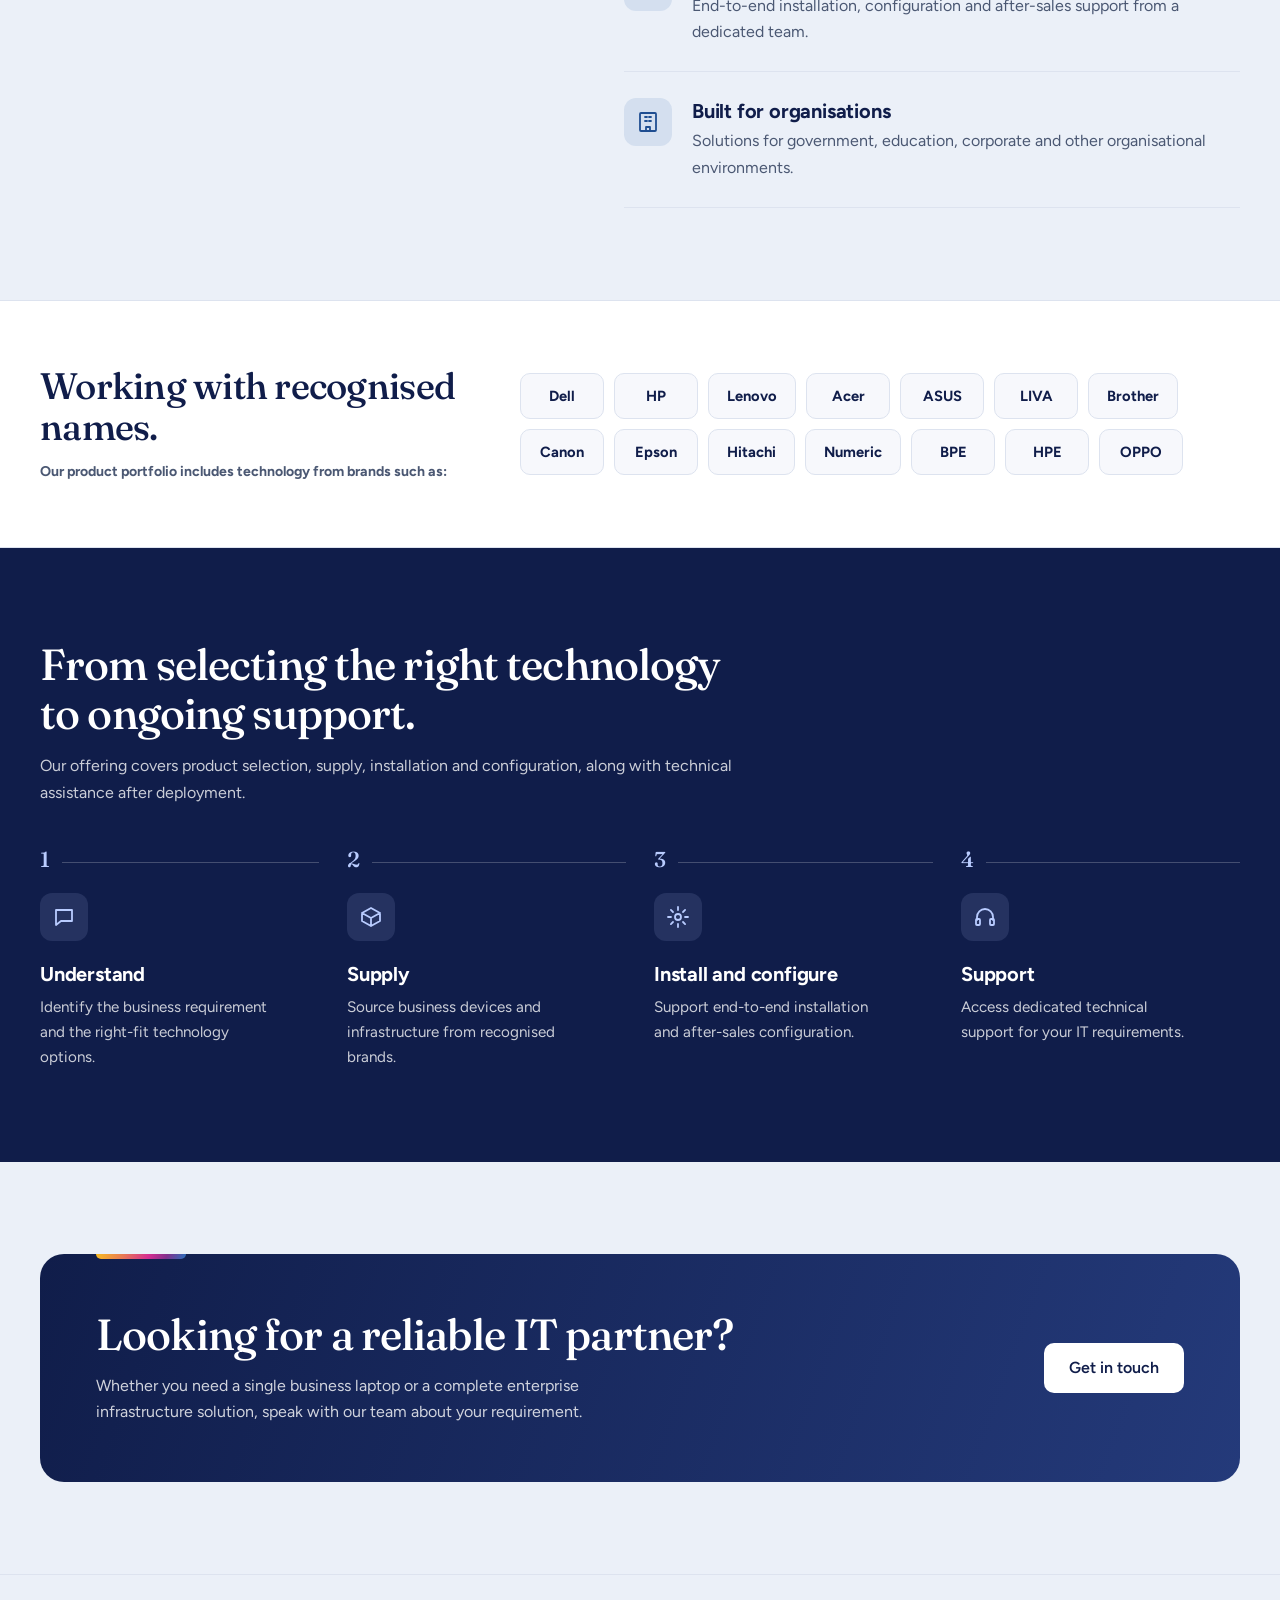
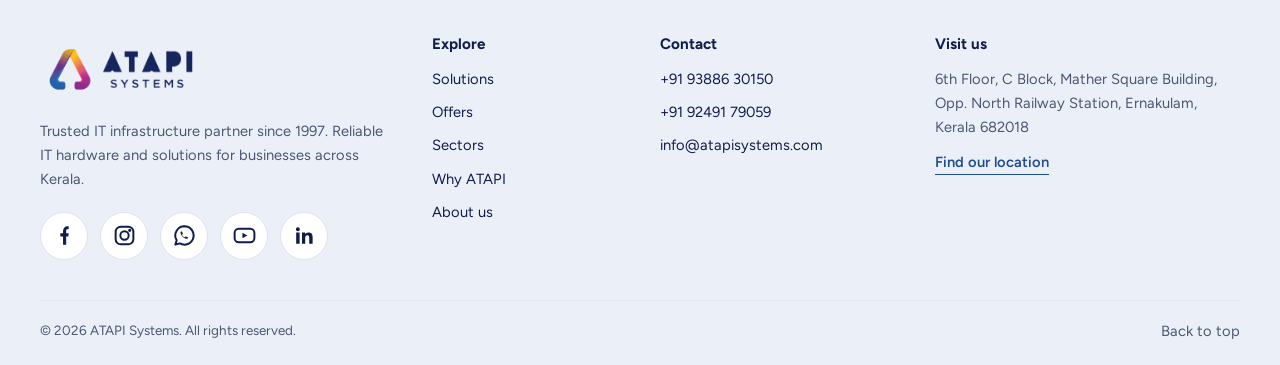
==== commit 0a8931b3: "Add files via upload" ====
--- a/about.html
+++ b/about.html
@@ -9,17 +9,23 @@
             content="ATAPI Systems is a Kochi-based B2B IT solutions provider serving government, education and corporate organisations across Kerala since 1997."
         />
         <meta name="robots" content="index, follow" />
-        <link rel="canonical" href="https://www.atapisystems.com/about.html" />
+        <link rel="canonical" href="https://atapisystems.com/about.html" />
+        
+        <meta property="og:site_name" content="ATAPI Systems" />
         <meta property="og:title" content="About ATAPI Systems | Business IT Solutions Since 1997" />
         <meta
             property="og:description"
             content="A Kochi-based B2B IT solutions provider supporting organisations across Kerala with hardware, infrastructure and technical support since 1997."
         />
-        <meta property="og:image" content="https://www.atapisystems.com/atapilogo2.webp" />
+        <meta property="og:image" content="https://atapisystems.com/atapilogo2.webp" />
         <meta property="og:type" content="website" />
-        <meta property="og:url" content="https://www.atapisystems.com/about.html" />
+        <meta property="og:url" content="https://atapisystems.com/about.html" />
         <meta name="twitter:card" content="summary_large_image" />
-        <link rel="icon" href="logo1.png" type="image/png" />
+        
+        <!-- Google Search Result Logo (Favicon - 192x192 PNG) -->
+        <link rel="icon" type="image/png" sizes="192x192" href="/favicon.png">
+        <link rel="apple-touch-icon" sizes="180x180" href="/favicon.png">
+        
         <link rel="preconnect" href="https://fonts.googleapis.com" />
         <link rel="preconnect" href="https://fonts.gstatic.com" crossorigin />
         <link
@@ -251,12 +257,12 @@
                     </div>
                     <div class="show">
                         <div class="stage">
-                            <div class="stage-img">
+                            <div class="stage-img hero-logo-card">
                                 <img
                                     src="atapi-stacked-logo.webp"
                                     alt="ATAPI Systems"
-                                    width="640"
-                                    height="512"
+                                    width="300"
+                                    height="300"
                                     fetchpriority="high"
                                 />
                             </div>
@@ -703,4 +709,4 @@
 
         <script src="site.js" defer></script>
     </body>
-</html>
+</html>
--- a/about.css
+++ b/about.css
@@ -7,6 +7,33 @@
 /* Current page in the navigation */
 .about #nav a[aria-current="page"] {
     color: var(--blue-ink);
+}
+
+/* Constrain the outer container wrapping the hero logo and caption */
+.about .stage {
+    max-width: 360px;
+    margin: 0 auto;
+}
+
+/* Hero Logo Card 300x300 Box */
+.hero-logo-card {
+    width: 300px;
+    height: 300px;
+    max-width: 100%;
+    aspect-ratio: 1 / 1;
+    display: flex;
+    align-items: center;
+    justify-content: center;
+    padding: 24px;
+    box-sizing: border-box;
+    margin: 0 auto;
+}
+
+.hero-logo-card img {
+    width: 100%;
+    height: 100%;
+    object-fit: contain;
+    display: block;
 }
 
 .soft {
@@ -233,4 +260,4 @@
     .steps p {
         max-width: none;
     }
-}
+}
